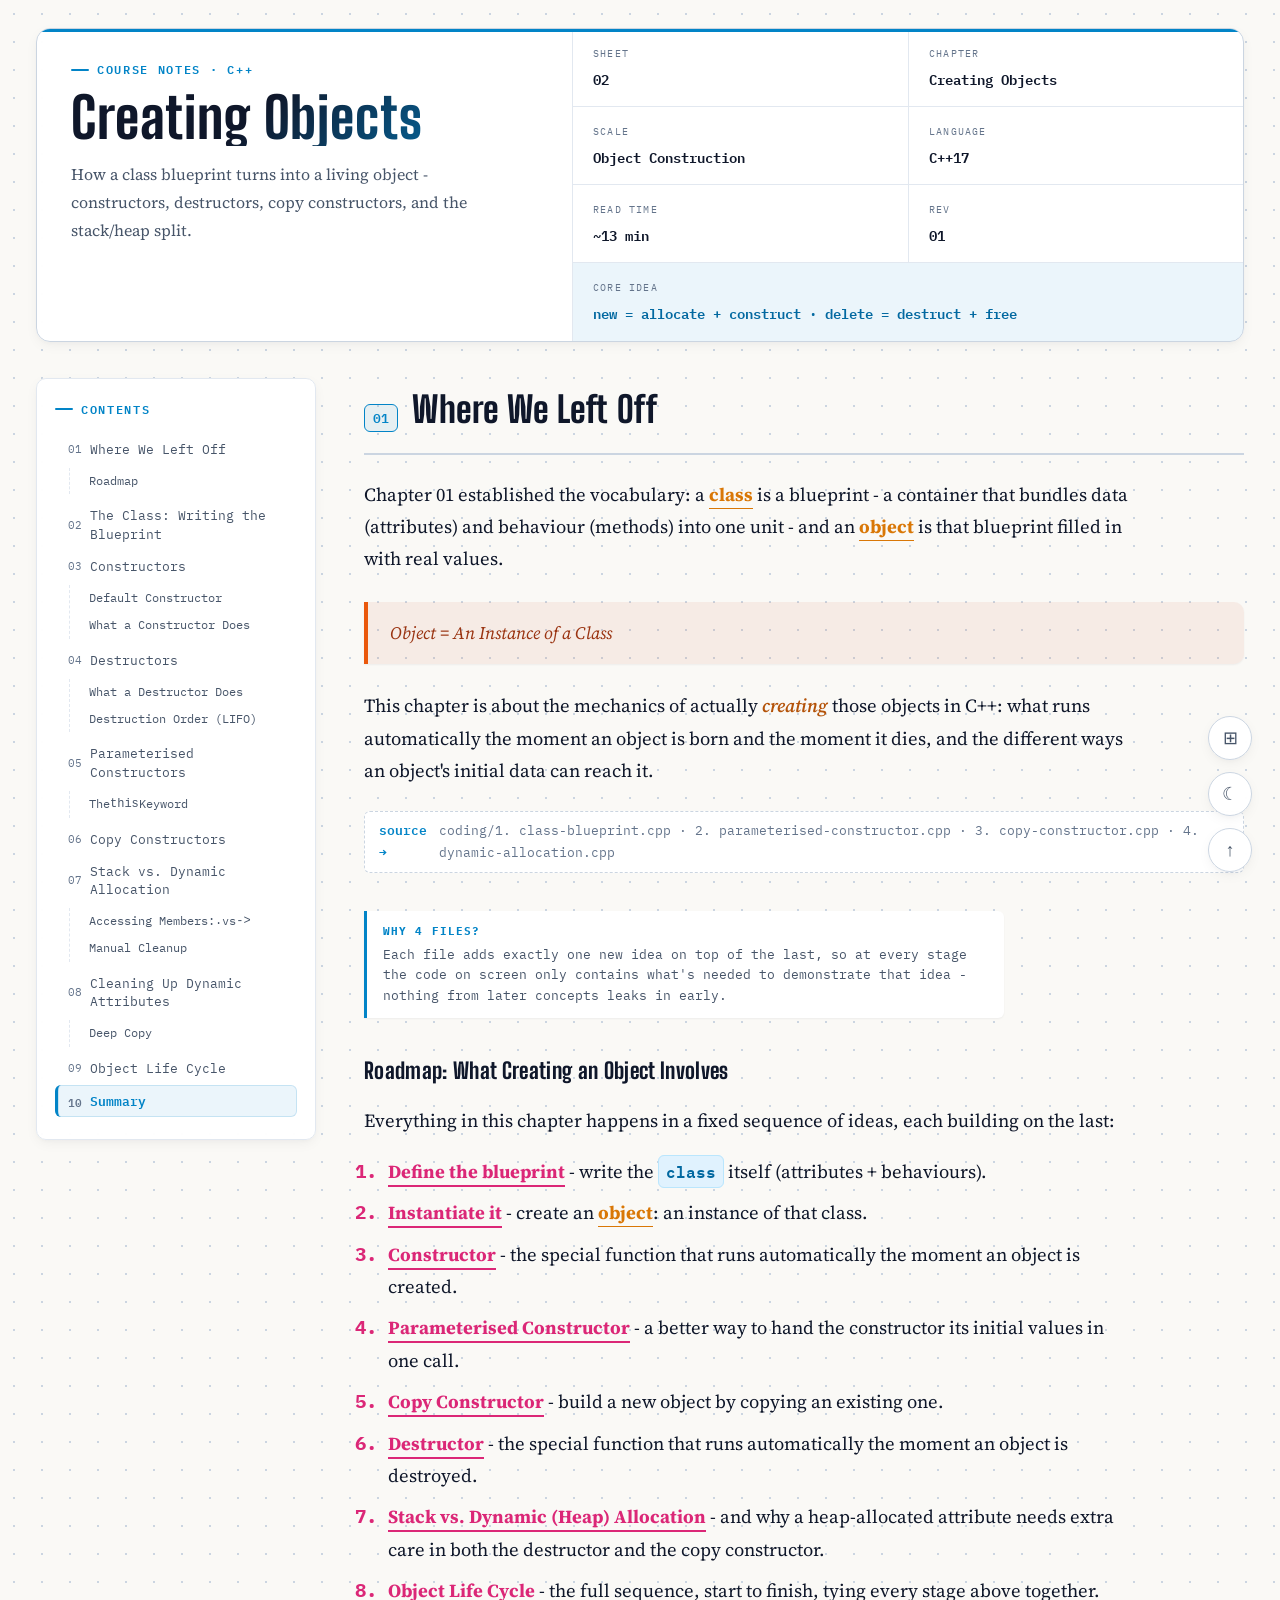
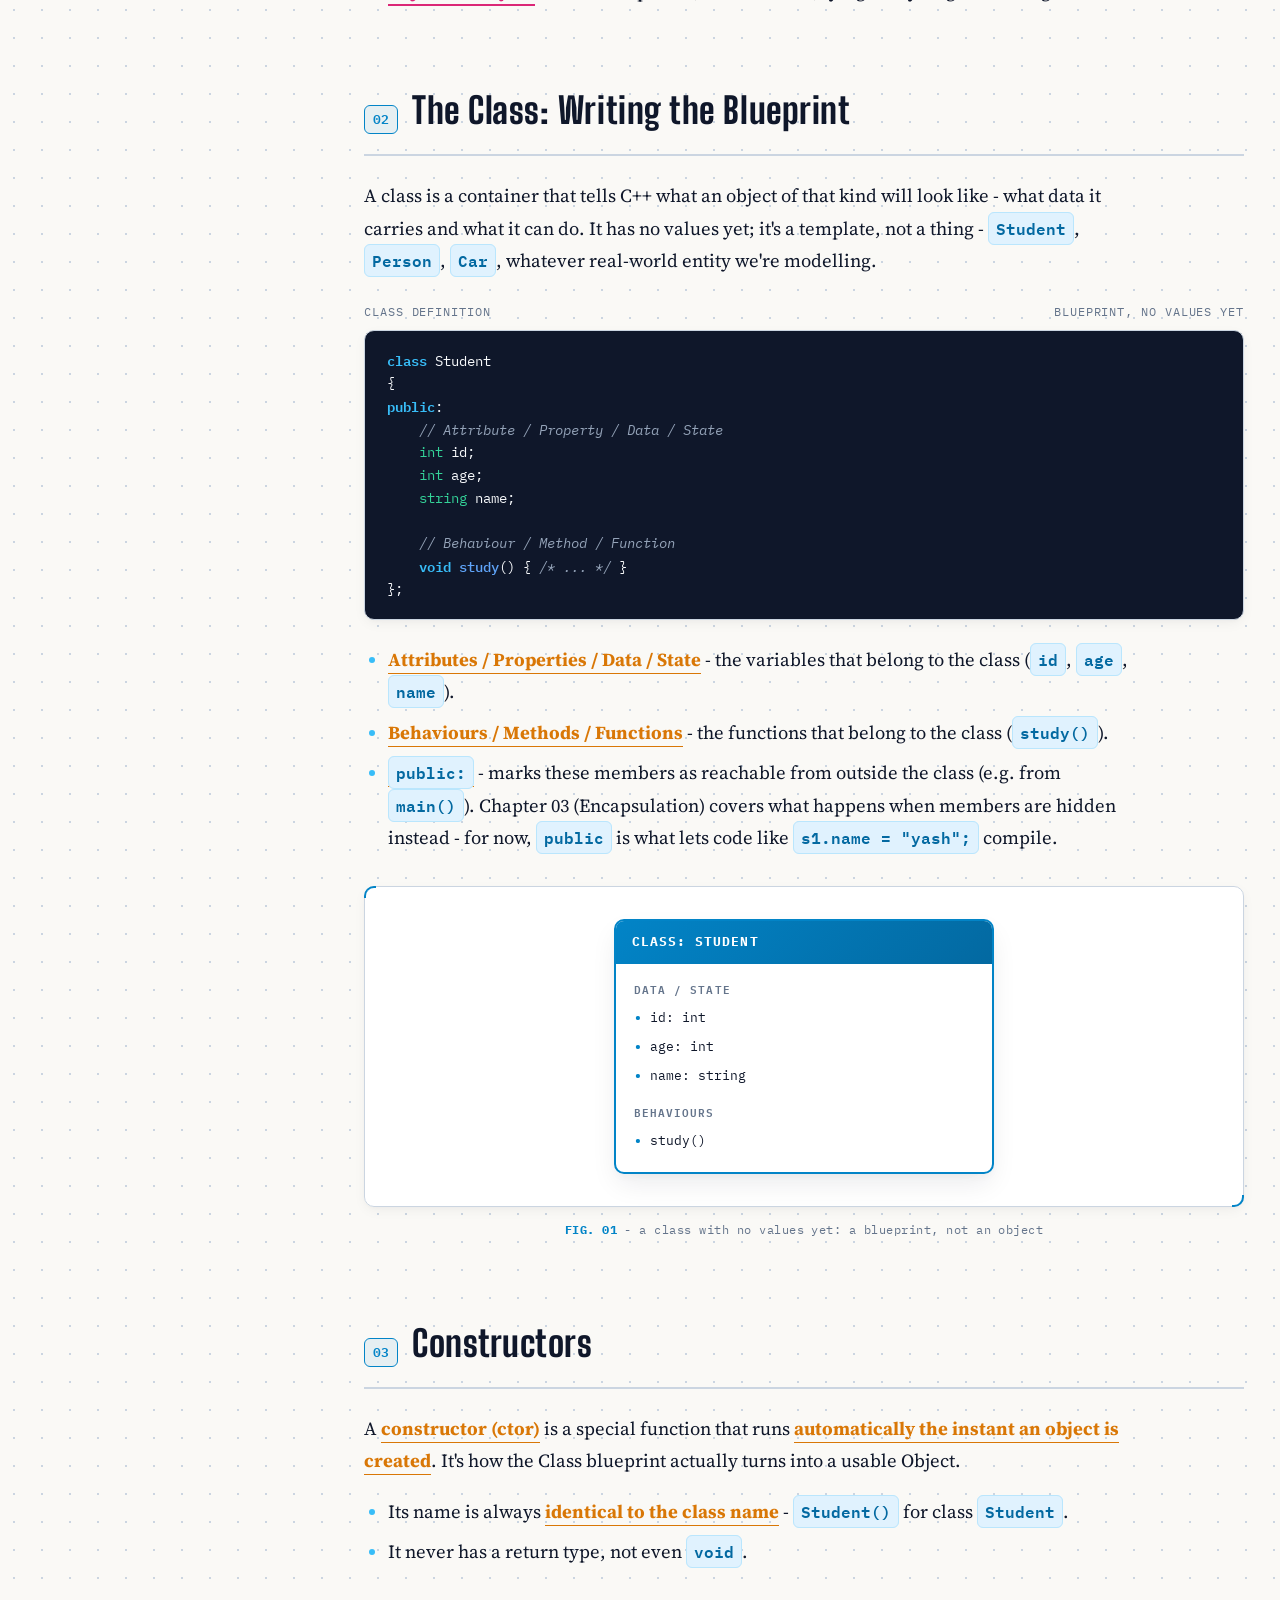
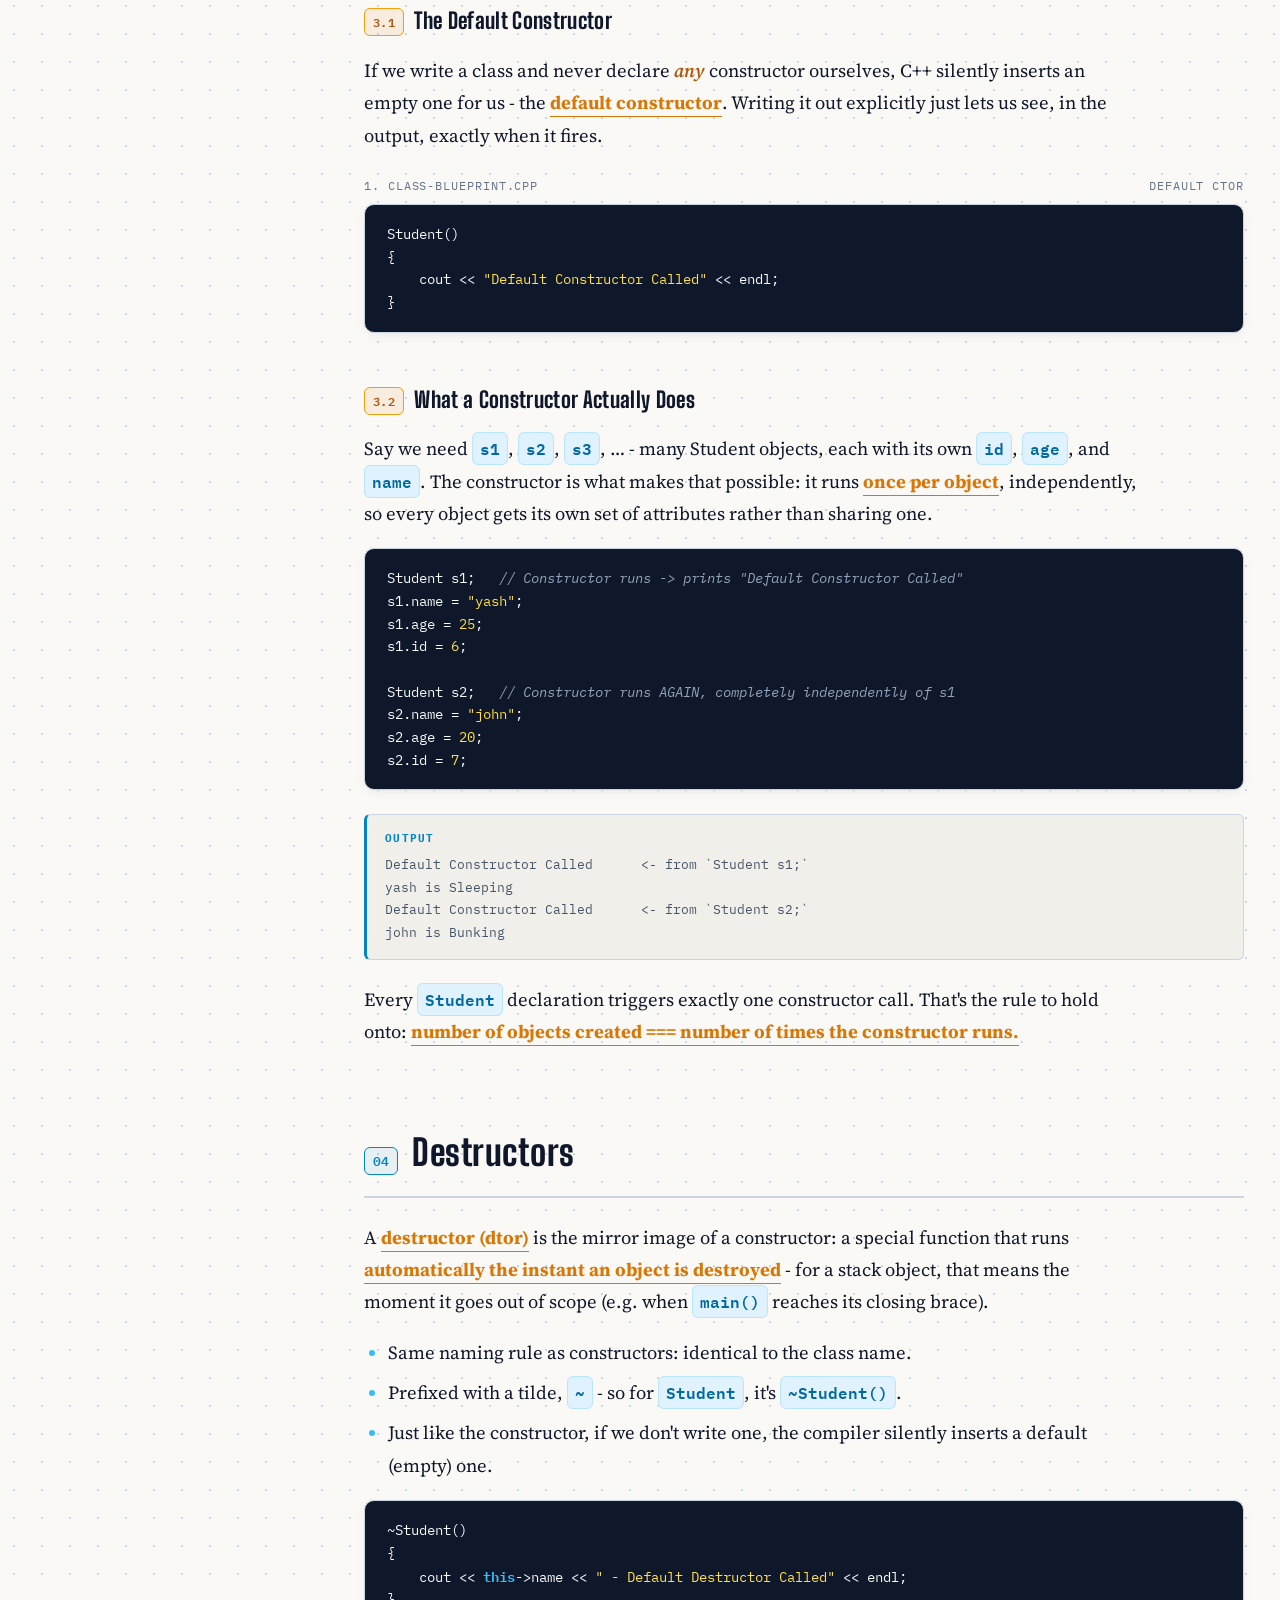
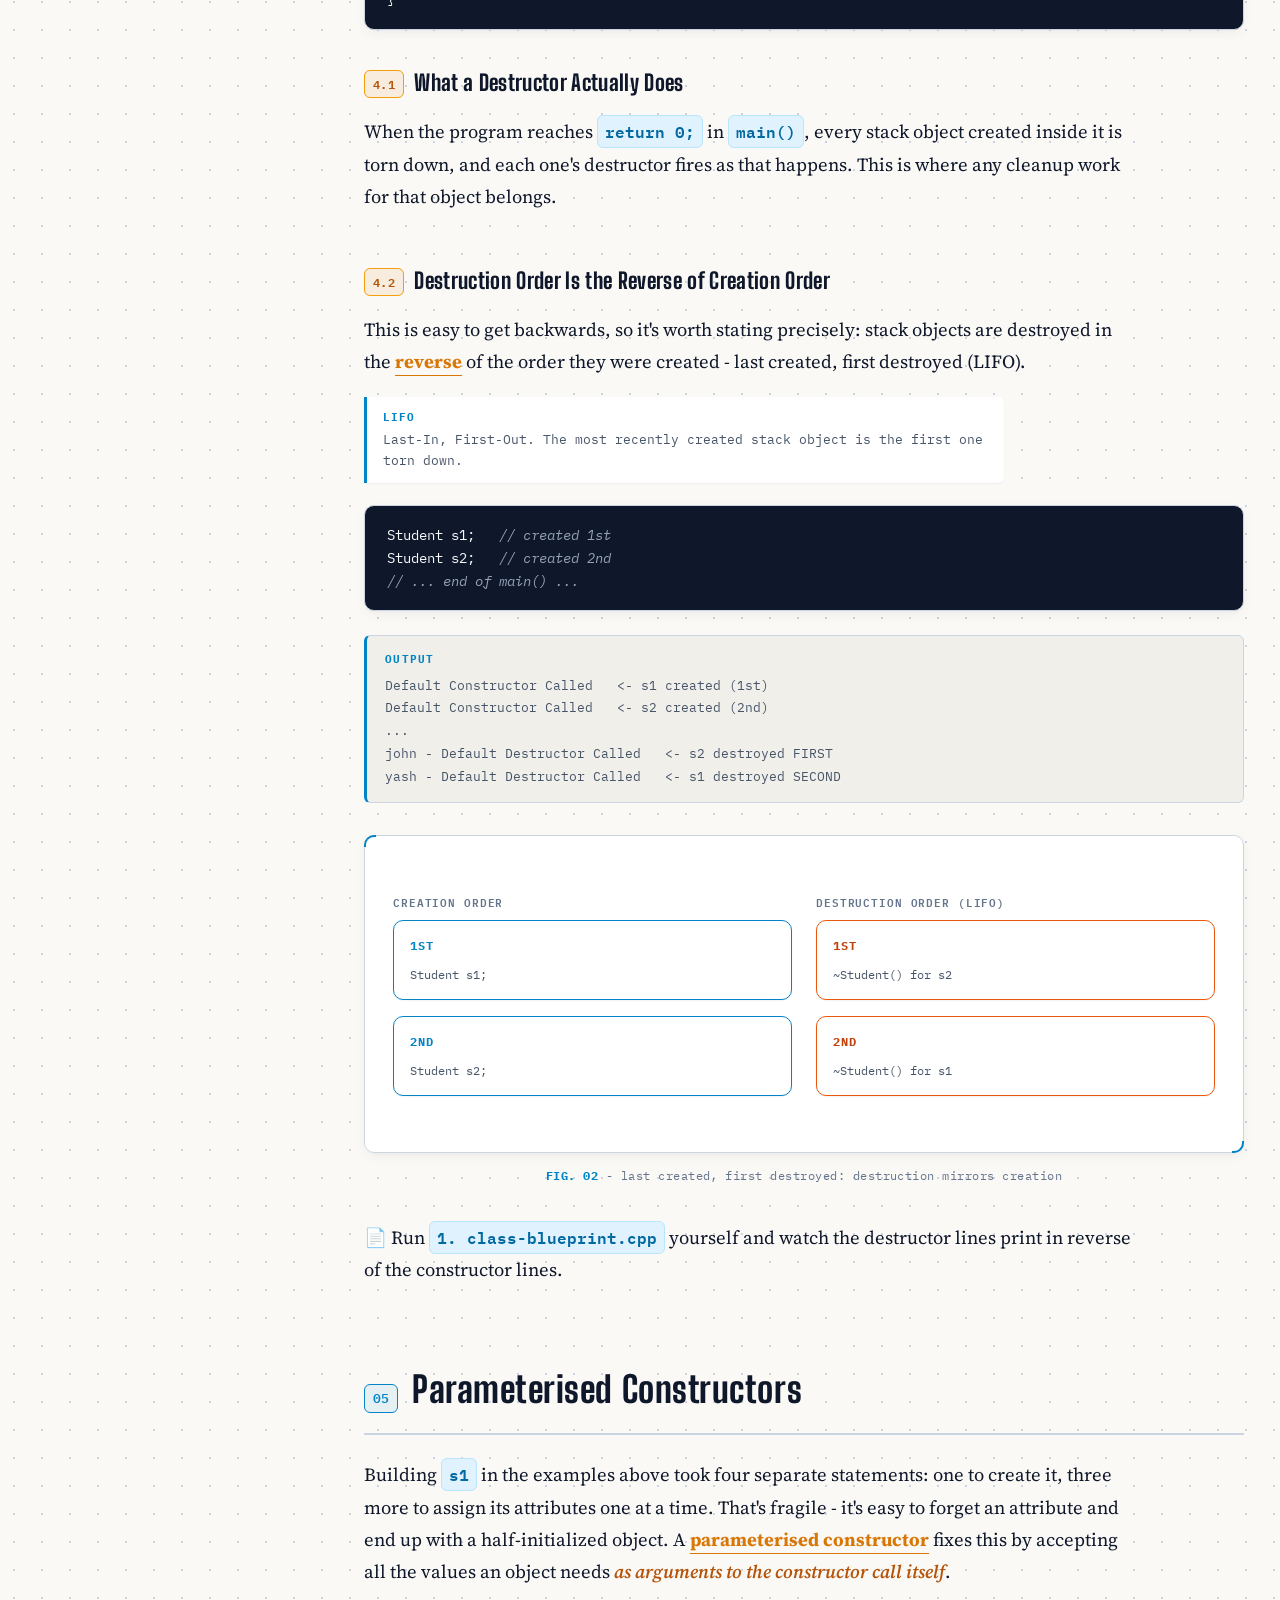
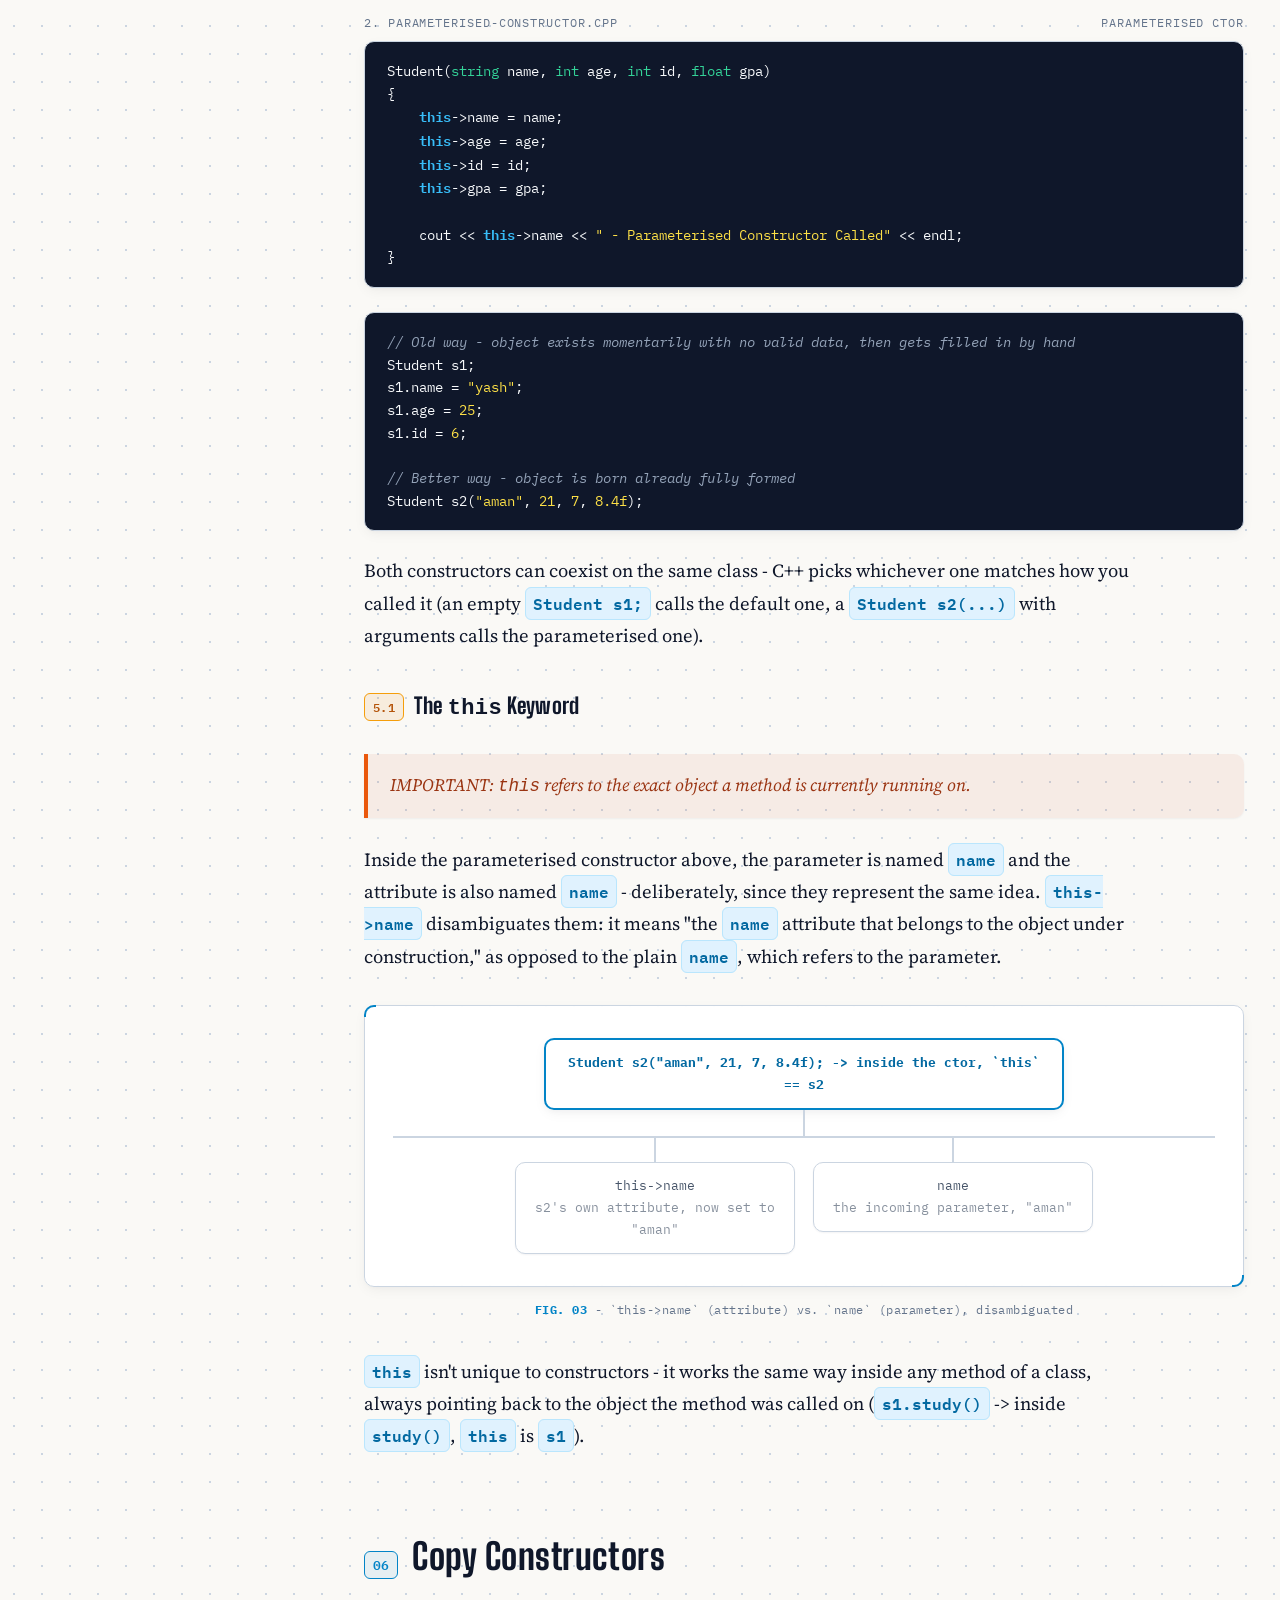
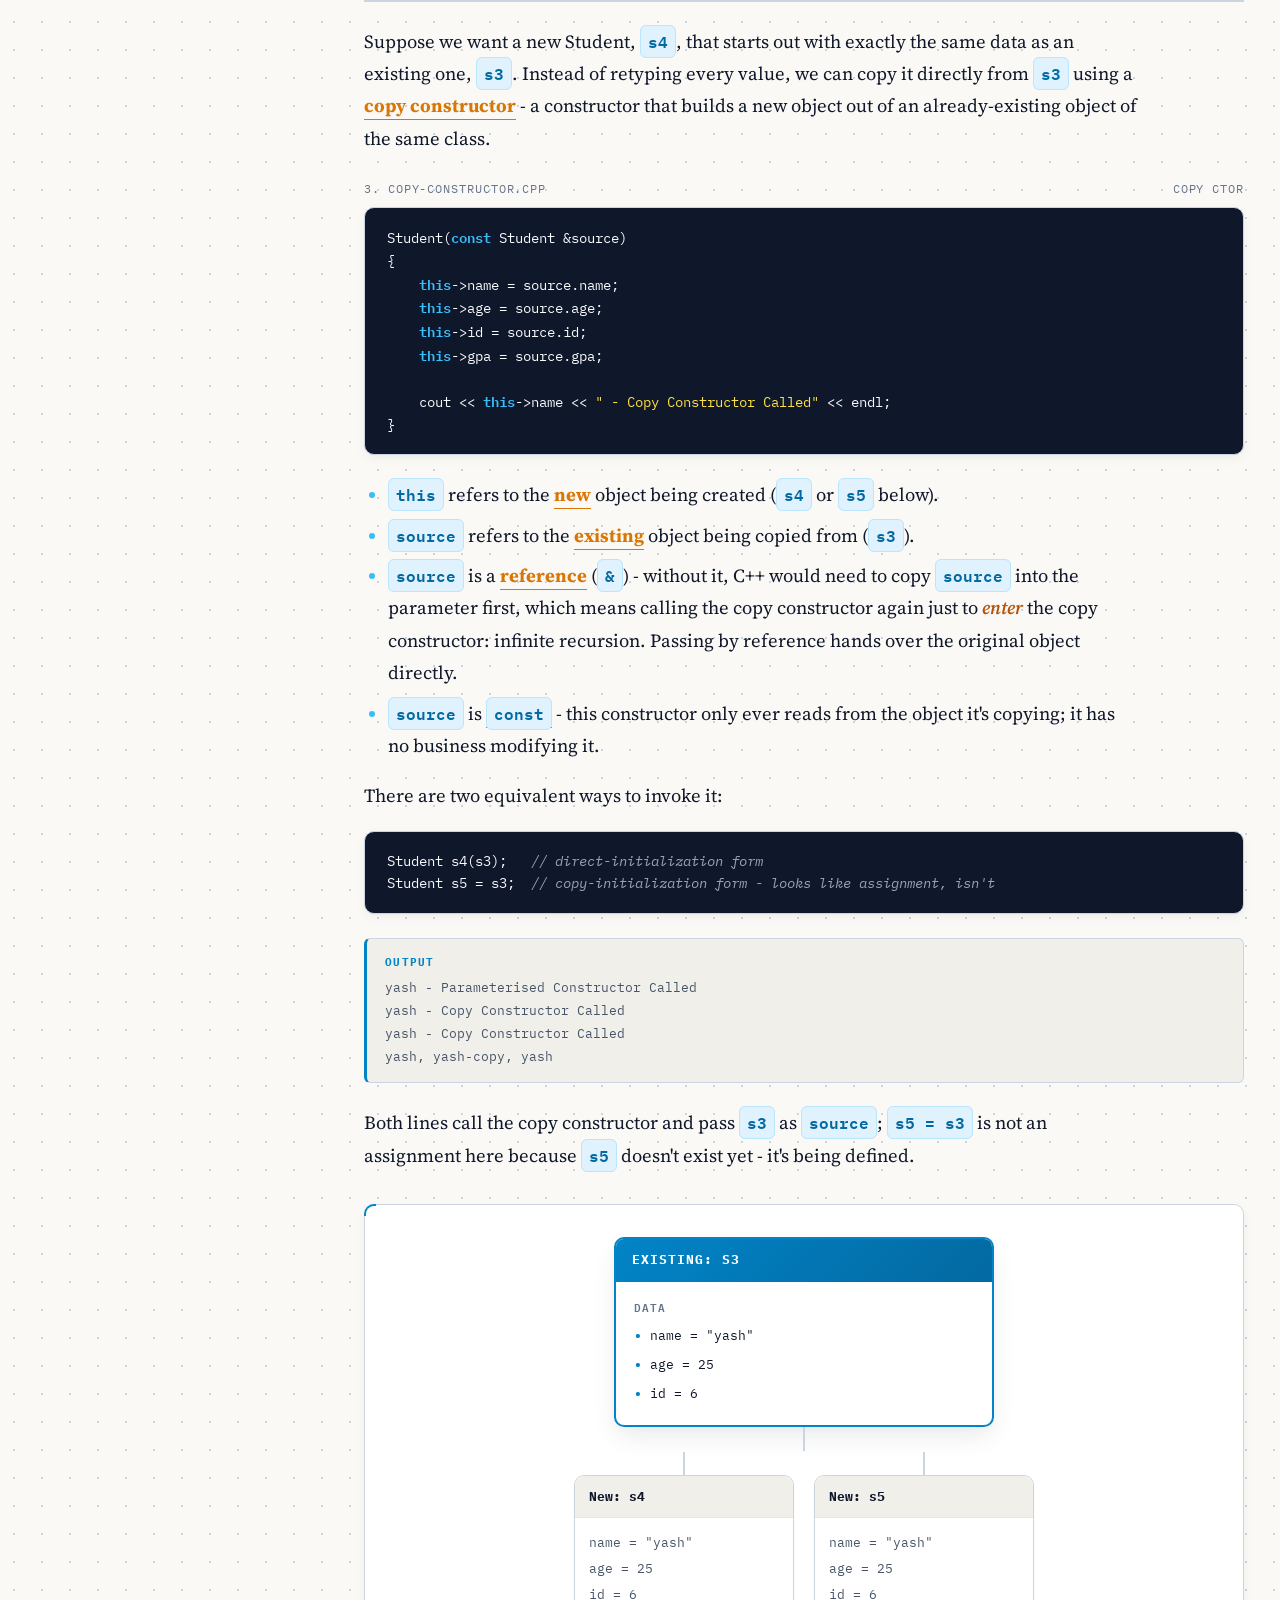
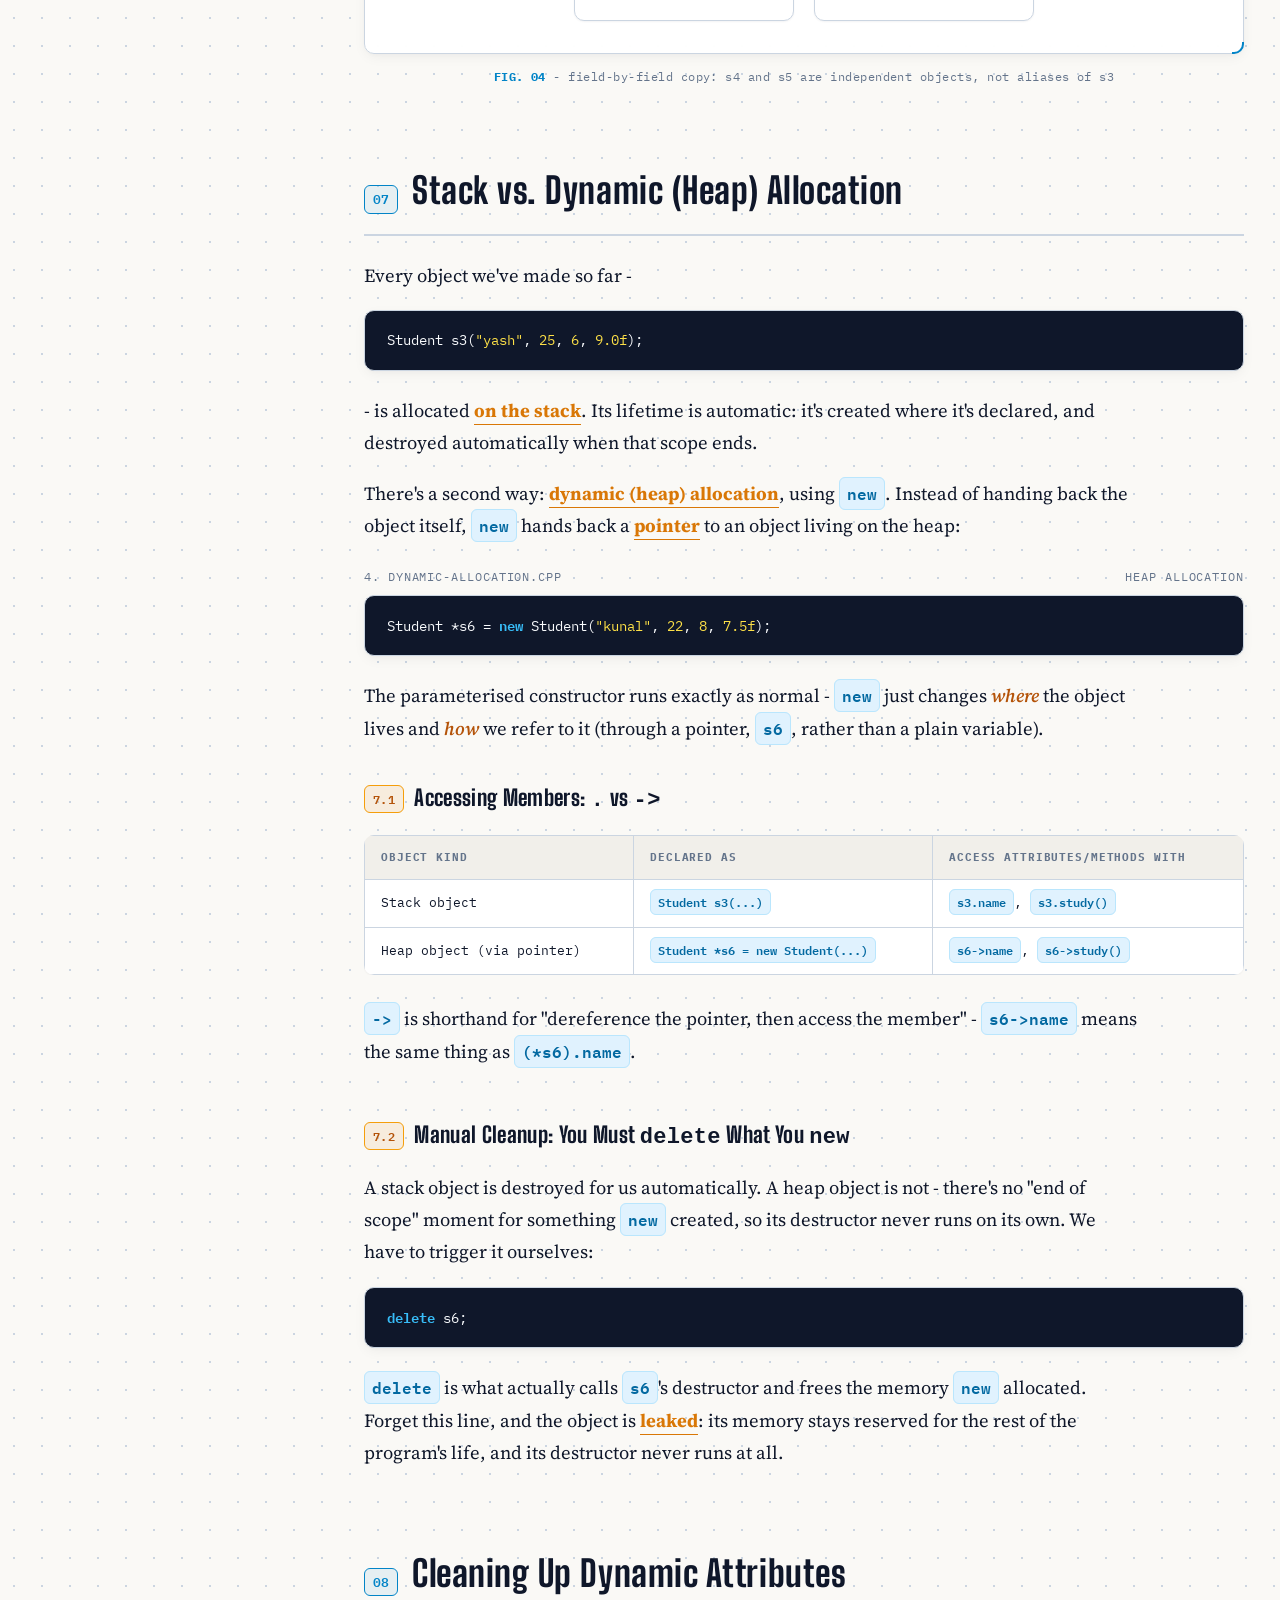
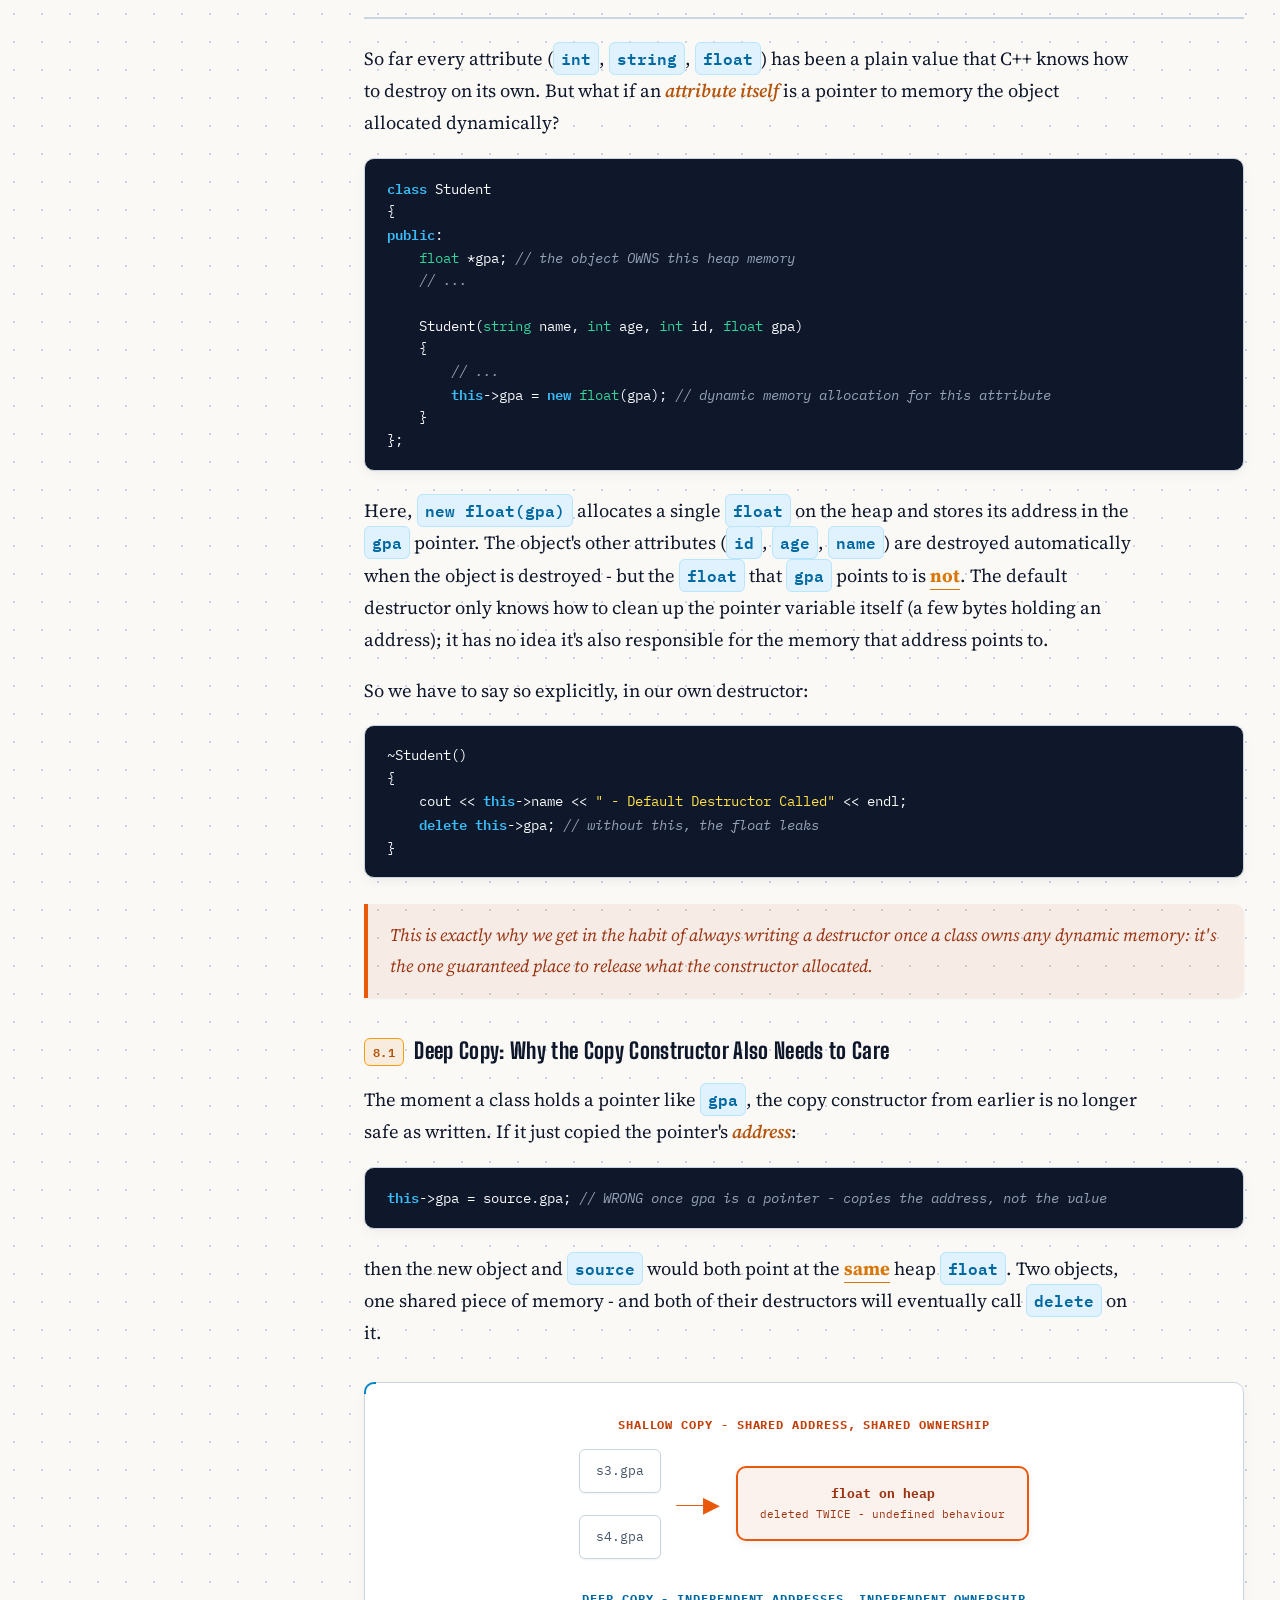
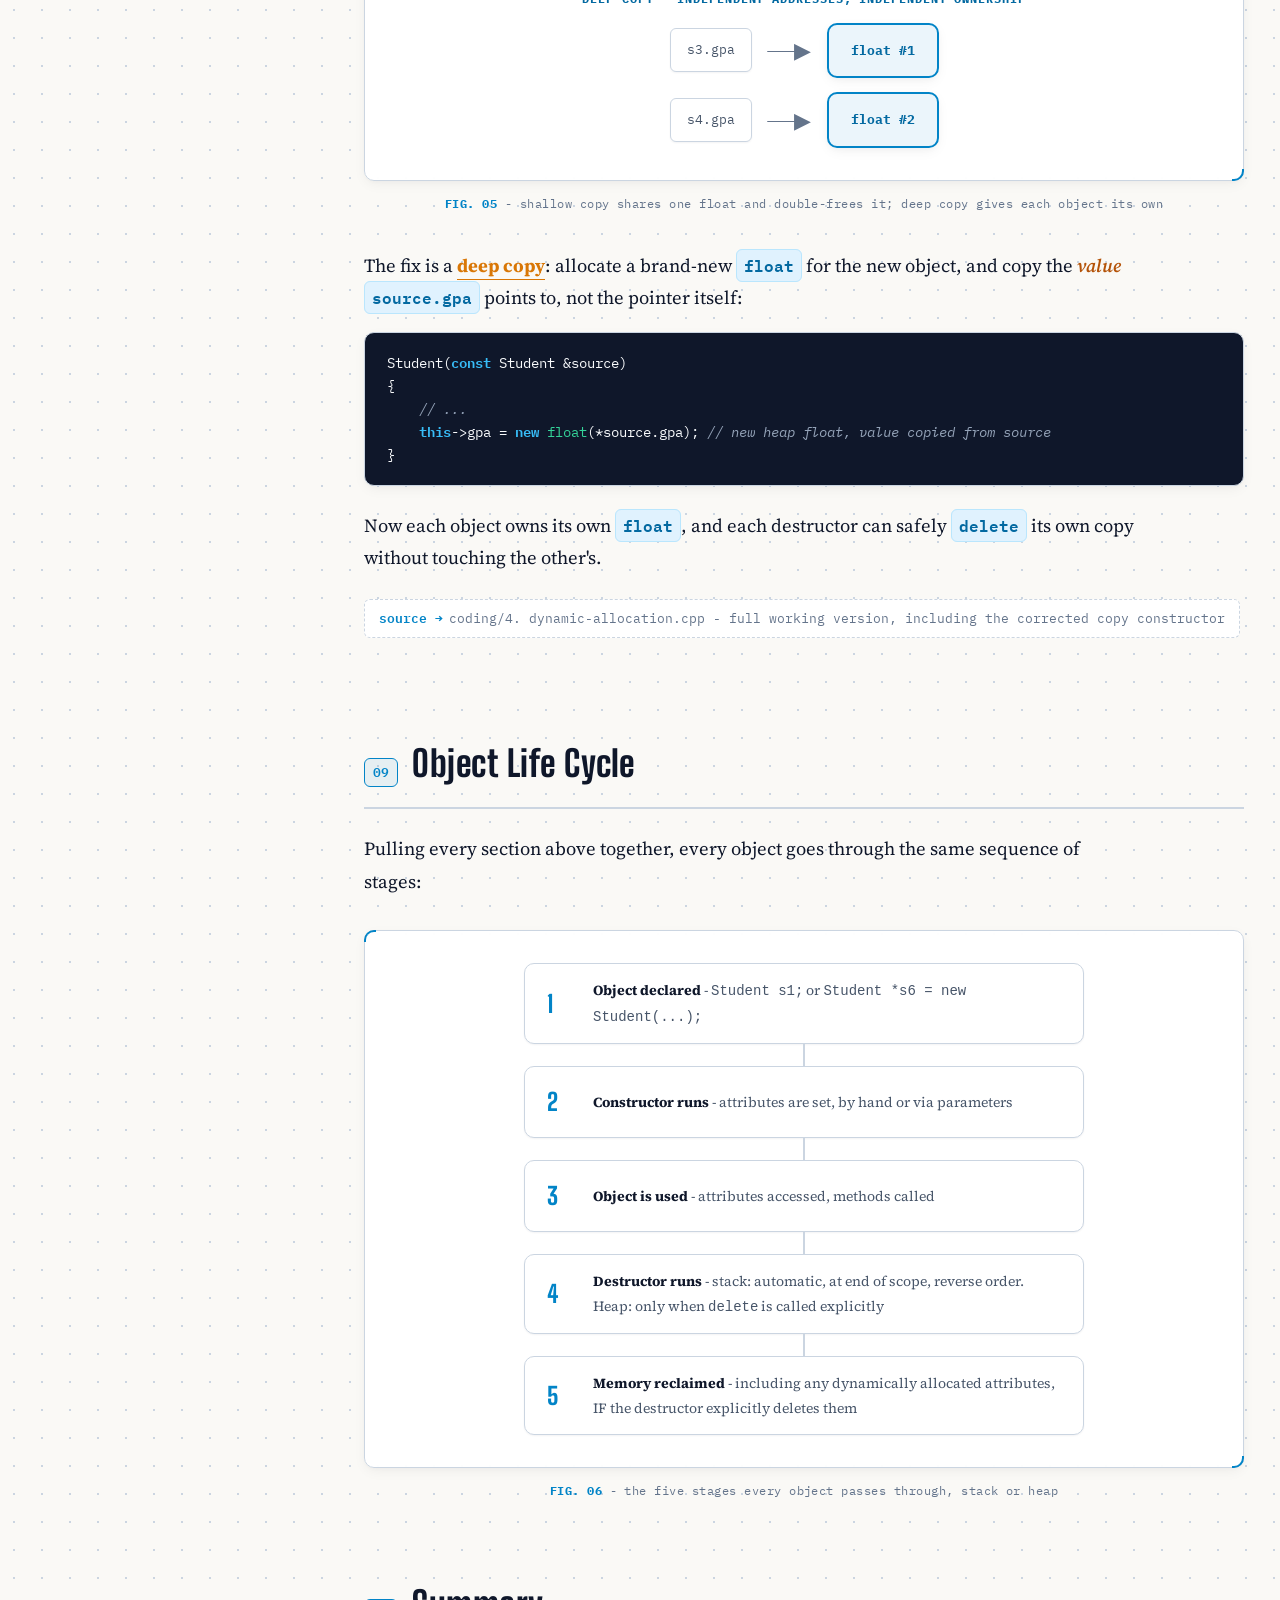
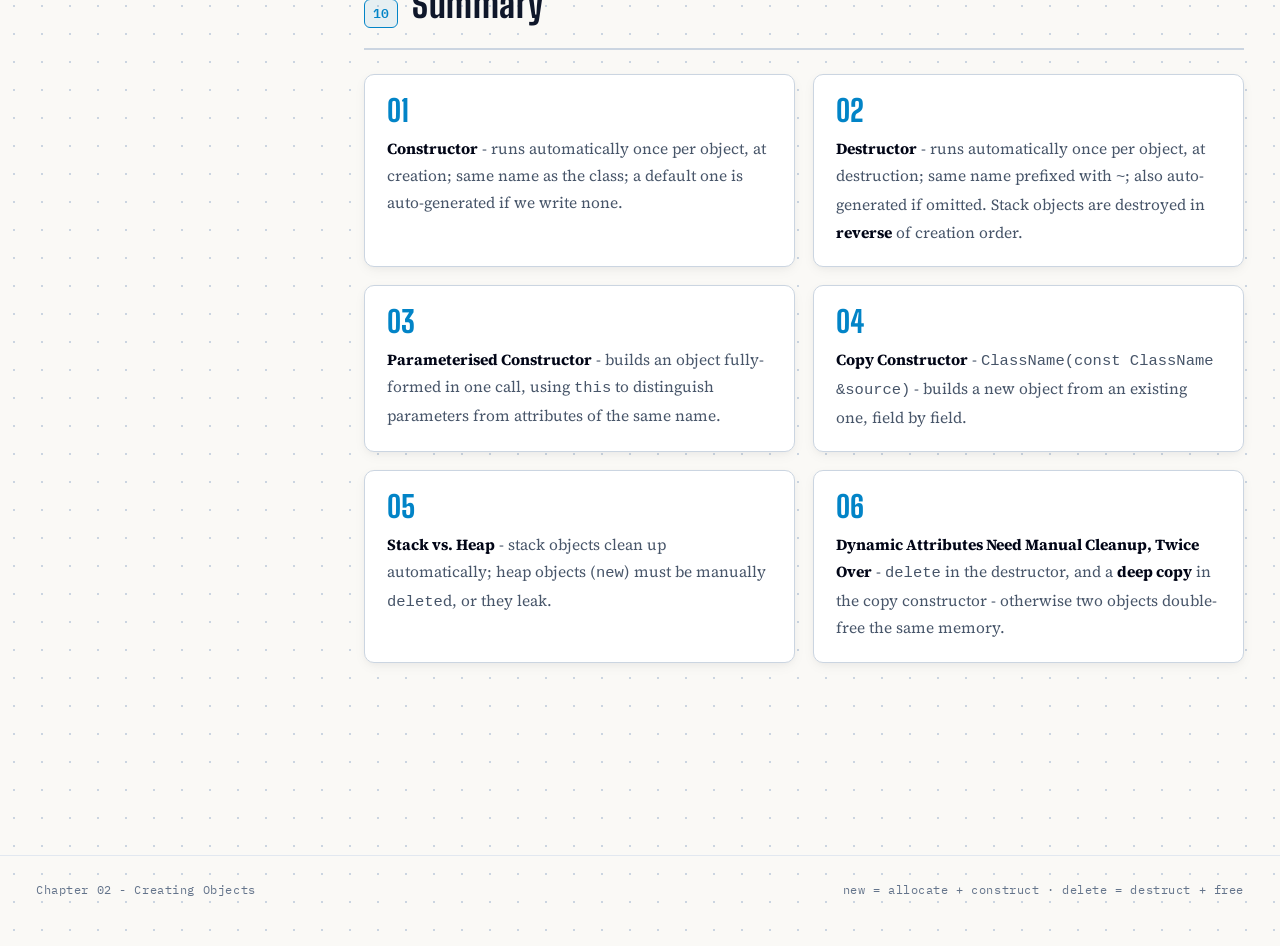
==== Chapter 02 - Creating Objects/notes/visual notes/index.html @ 656773ef "feat: encaptulation completed" ====
<!doctype html>
<html lang="en">
<head>
<meta charset="utf-8">
<meta name="viewport" content="width=device-width, initial-scale=1">
<title>Creating Objects - Chapter 02</title>
<meta name="description" content="Visual chapter notes on constructors, destructors, copy constructors, and stack vs. dynamic allocation in C++.">
<link rel="preconnect" href="https://fonts.googleapis.com">
<link rel="preconnect" href="https://fonts.gstatic.com" crossorigin>
<link rel="stylesheet" href="https://fonts.googleapis.com/css2?family=Big+Shoulders+Display:wght@500;700;800;900&family=Source+Serif+4:opsz,wght@8..60,400;8..60,500;8..60,600;8..60,700&family=IBM+Plex+Mono:wght@400;500;600&display=swap">
<link rel="stylesheet" href="style.css">
</head>
<body>
<div class="progress-bar" id="progress-bar"></div>

<div class="titleblock-wrap">
  <div class="titleblock">
    <div class="tb-main">
      <span class="kicker">Course Notes · C++</span>
      <h1>Creating&nbsp;Objects</h1>
      <p>How a class blueprint turns into a living object - constructors, destructors, copy constructors, and the stack/heap split.</p>
    </div>
    <div class="tb-cells" style="grid-column:2/4; grid-template-columns:1fr 1fr;">
      <div class="tb-cell"><span class="lbl">Sheet</span><span class="val">02</span></div>
      <div class="tb-cell"><span class="lbl">Chapter</span><span class="val">Creating Objects</span></div>
      <div class="tb-cell"><span class="lbl">Scale</span><span class="val">Object Construction</span></div>
      <div class="tb-cell"><span class="lbl">Language</span><span class="val">C++17</span></div>
      <div class="tb-cell"><span class="lbl">Read Time</span><span class="val" id="read-time">…</span></div>
      <div class="tb-cell"><span class="lbl">Rev</span><span class="val">01</span></div>
      <div class="tb-cell wide"><span class="lbl">Core Idea</span><span class="val">new = allocate + construct  ·  delete = destruct + free</span></div>
    </div>
  </div>
</div>

<div class="layout">
  <nav class="toc" aria-label="Table of contents">
    <span class="kicker">Contents</span>
    <ol>
      <li><a href="#where-we-left-off"><span class="num">01</span>Where We Left Off</a>
        <ul class="sub">
          <li><a href="#roadmap">Roadmap</a></li>
        </ul>
      </li>
      <li><a href="#the-class"><span class="num">02</span>The Class: Writing the Blueprint</a></li>
      <li><a href="#constructors"><span class="num">03</span>Constructors</a>
        <ul class="sub">
          <li><a href="#default-constructor">Default Constructor</a></li>
          <li><a href="#what-ctor-does">What a Constructor Does</a></li>
        </ul>
      </li>
      <li><a href="#destructors"><span class="num">04</span>Destructors</a>
        <ul class="sub">
          <li><a href="#what-dtor-does">What a Destructor Does</a></li>
          <li><a href="#destruction-order">Destruction Order (LIFO)</a></li>
        </ul>
      </li>
      <li><a href="#parameterised-constructors"><span class="num">05</span>Parameterised Constructors</a>
        <ul class="sub">
          <li><a href="#this-keyword">The <code>this</code> Keyword</a></li>
        </ul>
      </li>
      <li><a href="#copy-constructors"><span class="num">06</span>Copy Constructors</a></li>
      <li><a href="#stack-vs-heap"><span class="num">07</span>Stack vs. Dynamic Allocation</a>
        <ul class="sub">
          <li><a href="#accessing-members">Accessing Members: <code>.</code> vs <code>-&gt;</code></a></li>
          <li><a href="#manual-cleanup">Manual Cleanup</a></li>
        </ul>
      </li>
      <li><a href="#dynamic-attributes"><span class="num">08</span>Cleaning Up Dynamic Attributes</a>
        <ul class="sub">
          <li><a href="#deep-copy">Deep Copy</a></li>
        </ul>
      </li>
      <li><a href="#object-life-cycle"><span class="num">09</span>Object Life Cycle</a></li>
      <li><a href="#summary"><span class="num">10</span>Summary</a></li>
    </ol>
  </nav>

  <main>

    <section id="where-we-left-off">
      <div class="sec-head"><span class="idx">01</span><h2>Where We Left Off</h2></div>
      <div class="prose">
        <p>Chapter 01 established the vocabulary: a <strong>class</strong> is a blueprint - a container that bundles data (attributes) and behaviour (methods) into one unit - and an <strong>object</strong> is that blueprint filled in with real values.</p>
      </div>
      <div class="callout">Object = An Instance of a Class</div>
      <div class="prose">
        <p>This chapter is about the mechanics of actually <em>creating</em> those objects in C++: what runs automatically the moment an object is born and the moment it dies, and the different ways an object's initial data can reach it.</p>
        <div class="ref"><span class="p">source →</span> coding/1. class-blueprint.cpp · 2. parameterised-constructor.cpp · 3. copy-constructor.cpp · 4. dynamic-allocation.cpp</div>
        <aside class="marginnote"><span class="mn-term">Why 4 files?</span>Each file adds exactly one new idea on top of the last, so at every stage the code on screen only contains what's needed to demonstrate that idea - nothing from later concepts leaks in early.</aside>
      </div>

      <h3 id="roadmap">Roadmap: What Creating an Object Involves</h3>
      <div class="prose">
        <p>Everything in this chapter happens in a fixed sequence of ideas, each building on the last:</p>
        <ol>
          <li><strong>Define the blueprint</strong> - write the <code>class</code> itself (attributes + behaviours).</li>
          <li><strong>Instantiate it</strong> - create an <strong>object</strong>: an instance of that class.</li>
          <li><strong>Constructor</strong> - the special function that runs automatically the moment an object is created.</li>
          <li><strong>Parameterised Constructor</strong> - a better way to hand the constructor its initial values in one call.</li>
          <li><strong>Copy Constructor</strong> - build a new object by copying an existing one.</li>
          <li><strong>Destructor</strong> - the special function that runs automatically the moment an object is destroyed.</li>
          <li><strong>Stack vs. Dynamic (Heap) Allocation</strong> - and why a heap-allocated attribute needs extra care in both the destructor and the copy constructor.</li>
          <li><strong>Object Life Cycle</strong> - the full sequence, start to finish, tying every stage above together.</li>
        </ol>
      </div>
    </section>

    <section id="the-class">
      <div class="sec-head"><span class="idx">02</span><h2>The Class: Writing the Blueprint</h2></div>
      <div class="prose">
        <p>A class is a container that tells C++ what an object of that kind will look like - what data it carries and what it can do. It has no values yet; it's a template, not a thing - <code>Student</code>, <code>Person</code>, <code>Car</code>, whatever real-world entity we're modelling.</p>
      </div>
      <div class="codecap"><span>class definition</span><span>blueprint, no values yet</span></div>
      <pre class="code"><code><span class="kw">class</span> Student
{
<span class="kw">public</span>:
    <span class="cm">// Attribute / Property / Data / State</span>
    <span class="ty">int</span> id;
    <span class="ty">int</span> age;
    <span class="ty">string</span> name;

    <span class="cm">// Behaviour / Method / Function</span>
    <span class="kw">void</span> <span class="fn">study</span>() { <span class="cm">/* ... */</span> }
};</code></pre>
      <div class="prose">
        <ul>
          <li><strong>Attributes / Properties / Data / State</strong> - the variables that belong to the class (<code>id</code>, <code>age</code>, <code>name</code>).</li>
          <li><strong>Behaviours / Methods / Functions</strong> - the functions that belong to the class (<code>study()</code>).</li>
          <li><strong><code>public:</code></strong> - marks these members as reachable from outside the class (e.g. from <code>main()</code>). Chapter 03 (Encapsulation) covers what happens when members are hidden instead - for now, <code>public</code> is what lets code like <code>s1.name = "yash";</code> compile.</li>
        </ul>
      </div>

      <figure class="figure">
        <div class="figure-inner">
          <span class="tick tl"></span><span class="tick br"></span>
          <div class="blueprint-card" style="margin:0 auto;">
            <div class="bp-head">Class: Student</div>
            <div class="bp-body">
              <div class="bp-section">
                <span class="bp-label">Data / State</span>
                <ul><li>id: int</li><li>age: int</li><li>name: string</li></ul>
              </div>
              <div class="bp-section">
                <span class="bp-label">Behaviours</span>
                <ul><li>study()</li></ul>
              </div>
            </div>
          </div>
        </div>
        <figcaption><span class="fig-no">FIG. 01</span> - a class with no values yet: a blueprint, not an object</figcaption>
      </figure>
    </section>

    <section id="constructors">
      <div class="sec-head"><span class="idx">03</span><h2>Constructors</h2></div>
      <div class="prose">
        <p>A <strong>constructor (ctor)</strong> is a special function that runs <strong>automatically the instant an object is created</strong>. It's how the Class blueprint actually turns into a usable Object.</p>
        <ul>
          <li>Its name is always <strong>identical to the class name</strong> - <code>Student()</code> for class <code>Student</code>.</li>
          <li>It never has a return type, not even <code>void</code>.</li>
        </ul>
      </div>

      <section class="sub" id="default-constructor">
        <h3><span class="tag">3.1</span>The Default Constructor</h3>
        <div class="prose">
          <p>If we write a class and never declare <em>any</em> constructor ourselves, C++ silently inserts an empty one for us - the <strong>default constructor</strong>. Writing it out explicitly just lets us see, in the output, exactly when it fires.</p>
        </div>
        <div class="codecap"><span>1. class-blueprint.cpp</span><span>default ctor</span></div>
        <pre class="code"><code>Student()
{
    cout &lt;&lt; <span class="str">"Default Constructor Called"</span> &lt;&lt; endl;
}</code></pre>
      </section>

      <section class="sub" id="what-ctor-does">
        <h3><span class="tag">3.2</span>What a Constructor Actually Does</h3>
        <div class="prose">
          <p>Say we need <code>s1</code>, <code>s2</code>, <code>s3</code>, … - many Student objects, each with its own <code>id</code>, <code>age</code>, and <code>name</code>. The constructor is what makes that possible: it runs <strong>once per object</strong>, independently, so every object gets its own set of attributes rather than sharing one.</p>
        </div>
        <pre class="code"><code>Student s1;   <span class="cm">// Constructor runs -&gt; prints "Default Constructor Called"</span>
s1.name = <span class="str">"yash"</span>;
s1.age = <span class="str">25</span>;
s1.id = <span class="str">6</span>;

Student s2;   <span class="cm">// Constructor runs AGAIN, completely independently of s1</span>
s2.name = <span class="str">"john"</span>;
s2.age = <span class="str">20</span>;
s2.id = <span class="str">7</span>;</code></pre>
        <div class="out">Default Constructor Called      <- from `Student s1;`
yash is Sleeping
Default Constructor Called      <- from `Student s2;`
john is Bunking</div>
        <div class="prose"><p>Every <code>Student</code> declaration triggers exactly one constructor call. That's the rule to hold onto: <strong>number of objects created === number of times the constructor runs.</strong></p></div>
      </section>
    </section>

    <section id="destructors">
      <div class="sec-head"><span class="idx">04</span><h2>Destructors</h2></div>
      <div class="prose">
        <p>A <strong>destructor (dtor)</strong> is the mirror image of a constructor: a special function that runs <strong>automatically the instant an object is destroyed</strong> - for a stack object, that means the moment it goes out of scope (e.g. when <code>main()</code> reaches its closing brace).</p>
        <ul>
          <li>Same naming rule as constructors: identical to the class name.</li>
          <li>Prefixed with a tilde, <code>~</code> - so for <code>Student</code>, it's <code>~Student()</code>.</li>
          <li>Just like the constructor, if we don't write one, the compiler silently inserts a default (empty) one.</li>
        </ul>
      </div>
      <pre class="code"><code>~Student()
{
    cout &lt;&lt; <span class="kw">this</span>-&gt;name &lt;&lt; <span class="str">" - Default Destructor Called"</span> &lt;&lt; endl;
}</code></pre>

      <section class="sub" id="what-dtor-does">
        <h3><span class="tag">4.1</span>What a Destructor Actually Does</h3>
        <div class="prose"><p>When the program reaches <code>return 0;</code> in <code>main()</code>, every stack object created inside it is torn down, and each one's destructor fires as that happens. This is where any cleanup work for that object belongs.</p></div>
      </section>

      <section class="sub" id="destruction-order">
        <h3><span class="tag">4.2</span>Destruction Order Is the Reverse of Creation Order</h3>
        <div class="prose">
          <p>This is easy to get backwards, so it's worth stating precisely: stack objects are destroyed in the <strong>reverse</strong> of the order they were created - last created, first destroyed (LIFO).</p>
        </div>
        <aside class="marginnote"><span class="mn-term">LIFO</span>Last-In, First-Out. The most recently created stack object is the first one torn down.</aside>
        <pre class="code"><code>Student s1;   <span class="cm">// created 1st</span>
Student s2;   <span class="cm">// created 2nd</span>
<span class="cm">// ... end of main() ...</span></code></pre>
        <div class="out">Default Constructor Called   <- s1 created (1st)
Default Constructor Called   <- s2 created (2nd)
...
john - Default Destructor Called   <- s2 destroyed FIRST
yash - Default Destructor Called   <- s1 destroyed SECOND</div>

        <figure class="figure">
          <div class="figure-inner">
            <span class="tick tl"></span><span class="tick br"></span>
            <div class="compare-grid">
              <div>
                <div class="compare-cap">Creation Order</div>
                <div class="bounded-pair">
                  <div class="bounded-box"><h6>1st</h6><p>Student s1;</p></div>
                  <div class="bounded-box"><h6>2nd</h6><p>Student s2;</p></div>
                </div>
              </div>
              <div>
                <div class="compare-cap">Destruction Order (LIFO)</div>
                <div class="bounded-pair">
                  <div class="bounded-box teacher"><h6>1st</h6><p>~Student() for s2</p></div>
                  <div class="bounded-box teacher"><h6>2nd</h6><p>~Student() for s1</p></div>
                </div>
              </div>
            </div>
          </div>
          <figcaption><span class="fig-no">FIG. 02</span> - last created, first destroyed: destruction mirrors creation</figcaption>
        </figure>

        <div class="prose"><p>📄 Run <code>1. class-blueprint.cpp</code> yourself and watch the destructor lines print in reverse of the constructor lines.</p></div>
      </section>
    </section>

    <section id="parameterised-constructors">
      <div class="sec-head"><span class="idx">05</span><h2>Parameterised Constructors</h2></div>
      <div class="prose">
        <p>Building <code>s1</code> in the examples above took four separate statements: one to create it, three more to assign its attributes one at a time. That's fragile - it's easy to forget an attribute and end up with a half-initialized object. A <strong>parameterised constructor</strong> fixes this by accepting all the values an object needs <em>as arguments to the constructor call itself</em>.</p>
      </div>
      <div class="codecap"><span>2. parameterised-constructor.cpp</span><span>parameterised ctor</span></div>
      <pre class="code"><code>Student(<span class="ty">string</span> name, <span class="ty">int</span> age, <span class="ty">int</span> id, <span class="ty">float</span> gpa)
{
    <span class="kw">this</span>-&gt;name = name;
    <span class="kw">this</span>-&gt;age = age;
    <span class="kw">this</span>-&gt;id = id;
    <span class="kw">this</span>-&gt;gpa = gpa;

    cout &lt;&lt; <span class="kw">this</span>-&gt;name &lt;&lt; <span class="str">" - Parameterised Constructor Called"</span> &lt;&lt; endl;
}</code></pre>
      <pre class="code"><code><span class="cm">// Old way - object exists momentarily with no valid data, then gets filled in by hand</span>
Student s1;
s1.name = <span class="str">"yash"</span>;
s1.age = <span class="str">25</span>;
s1.id = <span class="str">6</span>;

<span class="cm">// Better way - object is born already fully formed</span>
Student s2(<span class="str">"aman"</span>, <span class="str">21</span>, <span class="str">7</span>, <span class="str">8.4f</span>);</code></pre>
      <div class="prose"><p>Both constructors can coexist on the same class - C++ picks whichever one matches how you called it (an empty <code>Student s1;</code> calls the default one, a <code>Student s2(...)</code> with arguments calls the parameterised one).</p></div>

      <section class="sub" id="this-keyword">
        <h3><span class="tag">5.1</span>The <code>this</code> Keyword</h3>
        <div class="callout">IMPORTANT: <code>this</code> refers to the exact object a method is currently running on.</div>
        <div class="prose">
          <p>Inside the parameterised constructor above, the parameter is named <code>name</code> and the attribute is also named <code>name</code> - deliberately, since they represent the same idea. <code>this-&gt;name</code> disambiguates them: it means "the <code>name</code> attribute that belongs to the object under construction," as opposed to the plain <code>name</code>, which refers to the parameter.</p>
        </div>

        <figure class="figure">
          <div class="figure-inner">
            <span class="tick tl"></span><span class="tick br"></span>
            <div class="fan-wrap">
              <div class="node root">Student s2("aman", 21, 7, 8.4f);  -&gt;  inside the ctor, `this` == s2</div>
              <div class="stem"></div>
              <div class="fan-row">
                <div class="fan-item"><div class="node">this-&gt;name<br><span style="opacity:.65">s2's own attribute, now set to "aman"</span></div></div>
                <div class="fan-item"><div class="node">name<br><span style="opacity:.65">the incoming parameter, "aman"</span></div></div>
              </div>
            </div>
          </div>
          <figcaption><span class="fig-no">FIG. 03</span> - `this->name` (attribute) vs. `name` (parameter), disambiguated</figcaption>
        </figure>

        <div class="prose"><p><code>this</code> isn't unique to constructors - it works the same way inside any method of a class, always pointing back to the object the method was called on (<code>s1.study()</code> -&gt; inside <code>study()</code>, <code>this</code> is <code>s1</code>).</p></div>
      </section>
    </section>

    <section id="copy-constructors">
      <div class="sec-head"><span class="idx">06</span><h2>Copy Constructors</h2></div>
      <div class="prose">
        <p>Suppose we want a new Student, <code>s4</code>, that starts out with exactly the same data as an existing one, <code>s3</code>. Instead of retyping every value, we can copy it directly from <code>s3</code> using a <strong>copy constructor</strong> - a constructor that builds a new object out of an already-existing object of the same class.</p>
      </div>
      <div class="codecap"><span>3. copy-constructor.cpp</span><span>copy ctor</span></div>
      <pre class="code"><code>Student(<span class="kw">const</span> Student &amp;source)
{
    <span class="kw">this</span>-&gt;name = source.name;
    <span class="kw">this</span>-&gt;age = source.age;
    <span class="kw">this</span>-&gt;id = source.id;
    <span class="kw">this</span>-&gt;gpa = source.gpa;

    cout &lt;&lt; <span class="kw">this</span>-&gt;name &lt;&lt; <span class="str">" - Copy Constructor Called"</span> &lt;&lt; endl;
}</code></pre>
      <div class="prose">
        <ul>
          <li><code>this</code> refers to the <strong>new</strong> object being created (<code>s4</code> or <code>s5</code> below).</li>
          <li><code>source</code> refers to the <strong>existing</strong> object being copied from (<code>s3</code>).</li>
          <li><code>source</code> is a <strong>reference</strong> (<code>&amp;</code>) - without it, C++ would need to copy <code>source</code> into the parameter first, which means calling the copy constructor again just to <em>enter</em> the copy constructor: infinite recursion. Passing by reference hands over the original object directly.</li>
          <li><code>source</code> is <strong><code>const</code></strong> - this constructor only ever reads from the object it's copying; it has no business modifying it.</li>
        </ul>
        <p>There are two equivalent ways to invoke it:</p>
      </div>
      <pre class="code"><code>Student s4(s3);   <span class="cm">// direct-initialization form</span>
Student s5 = s3;  <span class="cm">// copy-initialization form - looks like assignment, isn't</span></code></pre>
      <div class="out">yash - Parameterised Constructor Called
yash - Copy Constructor Called
yash - Copy Constructor Called
yash, yash-copy, yash</div>
      <div class="prose"><p>Both lines call the copy constructor and pass <code>s3</code> as <code>source</code>; <code>s5 = s3</code> is not an assignment here because <code>s5</code> doesn't exist yet - it's being defined.</p></div>

      <figure class="figure">
        <div class="figure-inner">
          <span class="tick tl"></span><span class="tick br"></span>
          <div class="class-fan">
            <div class="blueprint-card">
              <div class="bp-head">Existing: s3</div>
              <div class="bp-body">
                <div class="bp-section">
                  <span class="bp-label">Data</span>
                  <ul><li>name = "yash"</li><li>age = 25</li><li>id = 6</li></ul>
                </div>
              </div>
            </div>
            <div class="instance-stems"><div class="stem"></div></div>
            <div class="instance-row">
              <div class="instance-card">
                <div class="ic-head">New: s4</div>
                <div class="ic-body"><div>name = "yash"</div><div>age = 25</div><div>id = 6</div></div>
              </div>
              <div class="instance-card">
                <div class="ic-head">New: s5</div>
                <div class="ic-body"><div>name = "yash"</div><div>age = 25</div><div>id = 6</div></div>
              </div>
            </div>
          </div>
        </div>
        <figcaption><span class="fig-no">FIG. 04</span> - field-by-field copy: s4 and s5 are independent objects, not aliases of s3</figcaption>
      </figure>
    </section>

    <section id="stack-vs-heap">
      <div class="sec-head"><span class="idx">07</span><h2>Stack vs. Dynamic (Heap) Allocation</h2></div>
      <div class="prose">
        <p>Every object we've made so far -</p>
      </div>
      <pre class="code"><code>Student s3(<span class="str">"yash"</span>, <span class="str">25</span>, <span class="str">6</span>, <span class="str">9.0f</span>);</code></pre>
      <div class="prose">
        <p>- is allocated <strong>on the stack</strong>. Its lifetime is automatic: it's created where it's declared, and destroyed automatically when that scope ends.</p>
        <p>There's a second way: <strong>dynamic (heap) allocation</strong>, using <code>new</code>. Instead of handing back the object itself, <code>new</code> hands back a <strong>pointer</strong> to an object living on the heap:</p>
      </div>
      <div class="codecap"><span>4. dynamic-allocation.cpp</span><span>heap allocation</span></div>
      <pre class="code"><code>Student *s6 = <span class="kw">new</span> Student(<span class="str">"kunal"</span>, <span class="str">22</span>, <span class="str">8</span>, <span class="str">7.5f</span>);</code></pre>
      <div class="prose"><p>The parameterised constructor runs exactly as normal - <code>new</code> just changes <em>where</em> the object lives and <em>how</em> we refer to it (through a pointer, <code>s6</code>, rather than a plain variable).</p></div>

      <section class="sub" id="accessing-members">
        <h3><span class="tag">7.1</span>Accessing Members: <code>.</code> vs <code>-&gt;</code></h3>
        <div class="table-scroll">
          <table class="access-table">
            <thead><tr><th>Object kind</th><th>Declared as</th><th>Access attributes/methods with</th></tr></thead>
            <tbody>
              <tr><td>Stack object</td><td><code>Student s3(...)</code></td><td><code>s3.name</code>, <code>s3.study()</code></td></tr>
              <tr><td>Heap object (via pointer)</td><td><code>Student *s6 = new Student(...)</code></td><td><code>s6-&gt;name</code>, <code>s6-&gt;study()</code></td></tr>
            </tbody>
          </table>
        </div>
        <div class="prose"><p><code>-&gt;</code> is shorthand for "dereference the pointer, then access the member" - <code>s6-&gt;name</code> means the same thing as <code>(*s6).name</code>.</p></div>
      </section>

      <section class="sub" id="manual-cleanup">
        <h3><span class="tag">7.2</span>Manual Cleanup: You Must <code>delete</code> What You <code>new</code></h3>
        <div class="prose">
          <p>A stack object is destroyed for us automatically. A heap object is not - there's no "end of scope" moment for something <code>new</code> created, so its destructor never runs on its own. We have to trigger it ourselves:</p>
        </div>
        <pre class="code"><code><span class="kw">delete</span> s6;</code></pre>
        <div class="prose"><p><code>delete</code> is what actually calls <code>s6</code>'s destructor and frees the memory <code>new</code> allocated. Forget this line, and the object is <strong>leaked</strong>: its memory stays reserved for the rest of the program's life, and its destructor never runs at all.</p></div>
      </section>
    </section>

    <section id="dynamic-attributes">
      <div class="sec-head"><span class="idx">08</span><h2>Cleaning Up Dynamic Attributes</h2></div>
      <div class="prose">
        <p>So far every attribute (<code>int</code>, <code>string</code>, <code>float</code>) has been a plain value that C++ knows how to destroy on its own. But what if an <em>attribute itself</em> is a pointer to memory the object allocated dynamically?</p>
      </div>
      <pre class="code"><code><span class="kw">class</span> Student
{
<span class="kw">public</span>:
    <span class="ty">float</span> *gpa; <span class="cm">// the object OWNS this heap memory</span>
    <span class="cm">// ...</span>

    Student(<span class="ty">string</span> name, <span class="ty">int</span> age, <span class="ty">int</span> id, <span class="ty">float</span> gpa)
    {
        <span class="cm">// ...</span>
        <span class="kw">this</span>-&gt;gpa = <span class="kw">new</span> <span class="ty">float</span>(gpa); <span class="cm">// dynamic memory allocation for this attribute</span>
    }
};</code></pre>
      <div class="prose">
        <p>Here, <code>new float(gpa)</code> allocates a single <code>float</code> on the heap and stores its address in the <code>gpa</code> pointer. The object's other attributes (<code>id</code>, <code>age</code>, <code>name</code>) are destroyed automatically when the object is destroyed - but the <code>float</code> that <code>gpa</code> points to is <strong>not</strong>. The default destructor only knows how to clean up the pointer variable itself (a few bytes holding an address); it has no idea it's also responsible for the memory that address points to.</p>
        <p>So we have to say so explicitly, in our own destructor:</p>
      </div>
      <pre class="code"><code>~Student()
{
    cout &lt;&lt; <span class="kw">this</span>-&gt;name &lt;&lt; <span class="str">" - Default Destructor Called"</span> &lt;&lt; endl;
    <span class="kw">delete</span> <span class="kw">this</span>-&gt;gpa; <span class="cm">// without this, the float leaks</span>
}</code></pre>
      <div class="callout">This is exactly why we get in the habit of always writing a destructor once a class owns any dynamic memory: it's the one guaranteed place to release what the constructor allocated.</div>

      <section class="sub" id="deep-copy">
        <h3><span class="tag">8.1</span>Deep Copy: Why the Copy Constructor Also Needs to Care</h3>
        <div class="prose">
          <p>The moment a class holds a pointer like <code>gpa</code>, the copy constructor from earlier is no longer safe as written. If it just copied the pointer's <em>address</em>:</p>
        </div>
        <pre class="code"><code><span class="kw">this</span>-&gt;gpa = source.gpa; <span class="cm">// WRONG once gpa is a pointer - copies the address, not the value</span></code></pre>
        <div class="prose"><p>then the new object and <code>source</code> would both point at the <strong>same</strong> heap <code>float</code>. Two objects, one shared piece of memory - and both of their destructors will eventually call <code>delete</code> on it.</p></div>

        <figure class="figure">
          <div class="figure-inner">
            <span class="tick tl"></span><span class="tick br"></span>
            <div class="ptr-diagram">
              <div class="ptr-scenario">
                <div class="ptr-scenario-label warn">Shallow Copy - Shared Address, Shared Ownership</div>
                <div class="ptr-row">
                  <div class="ptr-col">
                    <div class="ptr-box">s3.gpa</div>
                    <div class="ptr-box">s4.gpa</div>
                  </div>
                  <div class="ptr-arrow warn">──▶</div>
                  <div class="heap-box warn">float on heap<br><span style="font-weight:400;font-size:11px;">deleted TWICE - undefined behaviour</span></div>
                </div>
              </div>
              <div class="ptr-scenario">
                <div class="ptr-scenario-label ok">Deep Copy - Independent Addresses, Independent Ownership</div>
                <div class="ptr-row">
                  <div class="ptr-box">s3.gpa</div>
                  <div class="ptr-arrow">──▶</div>
                  <div class="heap-box">float #1</div>
                </div>
                <div class="ptr-row">
                  <div class="ptr-box">s4.gpa</div>
                  <div class="ptr-arrow">──▶</div>
                  <div class="heap-box">float #2</div>
                </div>
              </div>
            </div>
          </div>
          <figcaption><span class="fig-no">FIG. 05</span> - shallow copy shares one float and double-frees it; deep copy gives each object its own</figcaption>
        </figure>

        <div class="prose"><p>The fix is a <strong>deep copy</strong>: allocate a brand-new <code>float</code> for the new object, and copy the <em>value</em> <code>source.gpa</code> points to, not the pointer itself:</p></div>
        <pre class="code"><code>Student(<span class="kw">const</span> Student &amp;source)
{
    <span class="cm">// ...</span>
    <span class="kw">this</span>-&gt;gpa = <span class="kw">new</span> <span class="ty">float</span>(*source.gpa); <span class="cm">// new heap float, value copied from source</span>
}</code></pre>
        <div class="prose"><p>Now each object owns its own <code>float</code>, and each destructor can safely <code>delete</code> its own copy without touching the other's.</p></div>
        <div class="ref"><span class="p">source →</span> coding/4. dynamic-allocation.cpp - full working version, including the corrected copy constructor</div>
      </section>
    </section>

    <section id="object-life-cycle">
      <div class="sec-head"><span class="idx">09</span><h2>Object Life Cycle</h2></div>
      <div class="prose"><p>Pulling every section above together, every object goes through the same sequence of stages:</p></div>

      <figure class="figure">
        <div class="figure-inner">
          <span class="tick tl"></span><span class="tick br"></span>
          <div class="lifecycle">
            <div class="lc-step"><span class="lc-n">1</span><p><strong>Object declared</strong> - <code>Student s1;</code> or <code>Student *s6 = new Student(...);</code></p></div>
            <div class="lc-stem"></div>
            <div class="lc-step"><span class="lc-n">2</span><p><strong>Constructor runs</strong> - attributes are set, by hand or via parameters</p></div>
            <div class="lc-stem"></div>
            <div class="lc-step"><span class="lc-n">3</span><p><strong>Object is used</strong> - attributes accessed, methods called</p></div>
            <div class="lc-stem"></div>
            <div class="lc-step"><span class="lc-n">4</span><p><strong>Destructor runs</strong> - stack: automatic, at end of scope, reverse order. Heap: only when <code>delete</code> is called explicitly</p></div>
            <div class="lc-stem"></div>
            <div class="lc-step"><span class="lc-n">5</span><p><strong>Memory reclaimed</strong> - including any dynamically allocated attributes, IF the destructor explicitly deletes them</p></div>
          </div>
        </div>
        <figcaption><span class="fig-no">FIG. 06</span> - the five stages every object passes through, stack or heap</figcaption>
      </figure>
    </section>

    <section id="summary">
      <div class="sec-head"><span class="idx">10</span><h2>Summary</h2></div>
      <div class="summary-grid">
        <div class="summary-card"><div class="n">01</div><p><strong>Constructor</strong> - runs automatically once per object, at creation; same name as the class; a default one is auto-generated if we write none.</p></div>
        <div class="summary-card"><div class="n">02</div><p><strong>Destructor</strong> - runs automatically once per object, at destruction; same name prefixed with <code>~</code>; also auto-generated if omitted. Stack objects are destroyed in <strong>reverse</strong> of creation order.</p></div>
        <div class="summary-card"><div class="n">03</div><p><strong>Parameterised Constructor</strong> - builds an object fully-formed in one call, using <code>this</code> to distinguish parameters from attributes of the same name.</p></div>
        <div class="summary-card"><div class="n">04</div><p><strong>Copy Constructor</strong> - <code>ClassName(const ClassName &amp;source)</code> - builds a new object from an existing one, field by field.</p></div>
        <div class="summary-card"><div class="n">05</div><p><strong>Stack vs. Heap</strong> - stack objects clean up automatically; heap objects (<code>new</code>) must be manually <code>delete</code>d, or they leak.</p></div>
        <div class="summary-card"><div class="n">06</div><p><strong>Dynamic Attributes Need Manual Cleanup, Twice Over</strong> - <code>delete</code> in the destructor, and a <strong>deep copy</strong> in the copy constructor - otherwise two objects double-free the same memory.</p></div>
      </div>
    </section>

  </main>
</div>

<footer class="sheet">
  <span>Chapter 02 - Creating Objects</span>
  <span>new = allocate + construct  ·  delete = destruct + free</span>
</footer>

<div class="controls">
  <button id="width-toggle" class="ctrl-btn" type="button" aria-label="Toggle full width" title="Expand width">⊞</button>
  <button id="theme-toggle" class="ctrl-btn" type="button" aria-label="Toggle light or dark theme" title="Toggle theme">☾</button>
  <button id="back-to-top" class="ctrl-btn ctrl-btn--totop" type="button" aria-label="Back to top" title="Back to top">↑</button>
</div>

<script src="script.js"></script>
</body>
</html>
---- Chapter 02 - Creating Objects/notes/visual notes/style.css ----
/* ============ DESIGN TOKENS (CURATED HARMONIC THEME) ============ */
:root {
  /* Paper System: Clean editorial surfaces */
  --paper: #FAF9F6;
  --paper-raised: #FFFFFF;
  --paper-sunk: #F1EFEA;
  --paper-glass: rgba(255, 255, 255, 0.92);
  
  /* Ink System */
  --ink: #0F172A;          /* Slate 900 for body reading */
  --ink-strong: #020617;   /* Slate 950 */
  --ink-soft: #475569;     /* Slate 600 */
  --ink-faint: #64748B;    /* Slate 500 */
  
  /* Structural Grid & Borders */
  --line: #E2E8F0;
  --line-strong: #CBD5E1;
  
  /* Primary Structural Accent: Technical Cobalt Blue */
  --blue: #0284C7;
  --blue-deep: #0369A1;
  --blue-light: #38BDF8;
  --blue-tint: rgba(2, 132, 199, 0.08);
  --blue-glow: rgba(2, 132, 199, 0.16);

  /* Headers Accent (h1, h2, h3, h4): Deep Navy Slate */
  --header-color: #0F172A;

  /* Attempt / Badges: Warm Amber Ochre */
  --amber: #D97706;
  --amber-deep: #B45309;
  --amber-tint: rgba(217, 119, 6, 0.10);
  --amber-line: #F59E0B;

  /* Callout / Philosophy: Warm Terracotta */
  --copper: #C2410C;
  --copper-deep: #9A3412;
  --copper-tint: rgba(194, 65, 12, 0.07);
  --copper-line: #EA580C;

  /* Inline Code Pill: Technical Sky Pill */
  --code-pill-bg: #E0F2FE;
  --code-pill-text: #0369A1;
  --code-pill-border: #BAE6FD;

  /* Code Syntax Theme */
  --code-bg: #0F172A;
  --code-text: #F8FAFC;
  --code-kw: #38BDF8;
  --code-ty: #34D399;
  --code-str: #FDE047;
  --code-cm: #94A3B8;
  --code-fn: #60A5FA;
  
  /* Typography Highlighting */
  --strong-color: #D97706;                     /* Dark Yellow / Amber for body strong text */
  --strong-border: #D97706;                    /* Dark Yellow / Amber Underline for body strong text */
  --em-color: #B45309;                         /* Warm Gold/Amber */
  --pointer-heading-color: #DB2777;            /* Vivid Pink for Pointer Headings */
  --pointer-border: #DB2777;                   /* Pink Underline for Pointer Headings */

  /* Elevations */
  --shadow-sm: 0 1px 2px rgba(15, 23, 42, 0.05);
  --shadow: 0 4px 14px -2px rgba(15, 23, 42, 0.06), 0 2px 6px -1px rgba(15, 23, 42, 0.03);
  --shadow-lg: 0 12px 28px -4px rgba(15, 23, 42, 0.09), 0 4px 10px -2px rgba(15, 23, 42, 0.03);
  --radius-sm: 6px;
  --radius: 10px;
  --radius-lg: 14px;
  
  --max-content-width: 1720px;
  color-scheme: light;
}

@media (prefers-color-scheme: dark) {
  :root:not([data-theme="light"]) {
    --paper: #0B0E14;
    --paper-raised: #141A24;
    --paper-sunk: #07090E;
    --paper-glass: rgba(20, 26, 36, 0.92);

    --ink: #F1F5F9;
    --ink-strong: #FFFFFF;
    --ink-soft: #94A3B8;
    --ink-faint: #64748B;

    --line: #1E293B;
    --line-strong: #334155;

    --blue: #38BDF8;
    --blue-deep: #7DD3FC;
    --blue-light: #BAE6FD;
    --blue-tint: rgba(56, 189, 248, 0.12);
    --blue-glow: rgba(56, 189, 248, 0.22);

    --header-color: #F8FAFC;

    --amber: #FBBF24;
    --amber-deep: #FDE68A;
    --amber-tint: rgba(251, 191, 36, 0.14);
    --amber-line: #F59E0B;

    --copper: #FB923C;
    --copper-deep: #FDBA74;
    --copper-tint: rgba(251, 146, 60, 0.12);
    --copper-line: #F97316;

    --code-pill-bg: rgba(56, 189, 248, 0.15);
    --code-pill-text: #7DD3FC;
    --code-pill-border: rgba(56, 189, 248, 0.30);

    /* Dark Mode: Cyber Gold body strong, Neon Pink pointer headings */
    --strong-color: #FBBF24;
    --strong-border: #FBBF24;
    --em-color: #FDE68A;
    --pointer-heading-color: #F472B6;
    --pointer-border: #F472B6;

    --code-bg: #07090E;
    --code-text: #F8FAFC;

    --shadow-sm: 0 1px 3px rgba(0, 0, 0, 0.5);
    --shadow: 0 4px 20px rgba(0, 0, 0, 0.6);
    --shadow-lg: 0 14px 36px rgba(0, 0, 0, 0.75);
    color-scheme: dark;
  }
}

:root[data-theme="dark"] {
  --paper: #0B0E14;
  --paper-raised: #141A24;
  --paper-sunk: #07090E;
  --paper-glass: rgba(20, 26, 36, 0.92);

  --ink: #F1F5F9;
  --ink-strong: #FFFFFF;
  --ink-soft: #94A3B8;
  --ink-faint: #64748B;

  --line: #1E293B;
  --line-strong: #334155;

  --blue: #38BDF8;
  --blue-deep: #7DD3FC;
  --blue-light: #BAE6FD;
  --blue-tint: rgba(56, 189, 248, 0.12);
  --blue-glow: rgba(56, 189, 248, 0.22);

  --header-color: #F8FAFC;

  --amber: #FBBF24;
  --amber-deep: #FDE68A;
  --amber-tint: rgba(251, 191, 36, 0.14);
  --amber-line: #F59E0B;

  --copper: #FB923C;
  --copper-deep: #FDBA74;
  --copper-tint: rgba(251, 146, 60, 0.12);
  --copper-line: #F97316;

  --code-pill-bg: rgba(56, 189, 248, 0.15);
  --code-pill-text: #7DD3FC;
  --code-pill-border: rgba(56, 189, 248, 0.30);

  /* Dark Mode: Cyber Gold body strong, Neon Pink pointer headings */
  --strong-color: #FBBF24;
  --strong-border: #FBBF24;
  --em-color: #FDE68A;
  --pointer-heading-color: #F472B6;
  --pointer-border: #F472B6;

  --code-bg: #07090E;
  --code-text: #F8FAFC;

  --shadow-sm: 0 1px 3px rgba(0, 0, 0, 0.5);
  --shadow: 0 4px 20px rgba(0, 0, 0, 0.6);
  --shadow-lg: 0 14px 36px rgba(0, 0, 0, 0.75);
  color-scheme: dark;
}

/* ============ RESET & BASE ============ */
*, *::before, *::after { box-sizing: border-box; }
html {
  -webkit-text-size-adjust: 100%;
  -webkit-font-smoothing: antialiased;
  -moz-osx-font-smoothing: grayscale;
}

body {
  margin: 0;
  background-color: var(--paper);
  color: var(--ink);
  font-family: 'Source Serif 4', Georgia, 'Times New Roman', serif;
  font-size: 18.5px;
  line-height: 1.75;
  /* Clean Technical Graph Grid */
  background-image: radial-gradient(var(--line-strong) 1px, transparent 1.2px);
  background-size: 28px 28px;
  background-attachment: local;
  min-height: 100vh;
}

::selection { background: var(--blue); color: #FFFFFF; }

a { color: var(--blue); text-decoration: none; transition: color 0.15s ease; }
a:hover { text-decoration: underline; }
a:focus-visible, button:focus-visible, summary:focus-visible {
  outline: 2px solid var(--blue); outline-offset: 2px;
}

h1, h2, h3, h4, h5, h6 {
  font-family: 'Big Shoulders Display', 'Arial Narrow', sans-serif;
  font-weight: 800;
  color: var(--ink);
  text-wrap: balance;
  letter-spacing: 0.015em;
  margin: 0;
}

.kicker {
  font-family: 'IBM Plex Mono', ui-monospace, monospace;
  font-size: 12px;
  letter-spacing: 0.14em;
  text-transform: uppercase;
  color: var(--blue);
  display: flex;
  align-items: center;
  gap: 8px;
  font-weight: 600;
}
.kicker::before {
  content: '';
  width: 18px; height: 2px; background: var(--blue);
  display: inline-block;
  border-radius: 2px;
}

/* ============ TITLE BLOCK ============ */
.titleblock-wrap {
  width: 100%;
  max-width: var(--max-content-width);
  margin: 28px auto 0;
  padding: 0 36px;
}
.titleblock {
  background: var(--paper-glass);
  backdrop-filter: blur(12px);
  -webkit-backdrop-filter: blur(12px);
  border: 1.5px solid var(--line-strong);
  border-radius: var(--radius-lg);
  box-shadow: var(--shadow);
  display: grid;
  grid-template-columns: 1.6fr 1fr 1fr;
  position: relative;
  overflow: hidden;
}
.titleblock::before {
  content: '';
  position: absolute; inset: 0;
  border-top: 3px solid var(--blue);
  pointer-events: none;
}
.tb-main {
  padding: 30px 34px 26px;
  border-right: 1px solid var(--line);
}
.tb-main .kicker { margin-bottom: 10px; }
.tb-main h1 {
  font-size: clamp(36px, 4.8vw, 56px);
  line-height: 1;
  background: linear-gradient(135deg, var(--ink) 40%, var(--blue) 100%);
  -webkit-background-clip: text;
  -webkit-text-fill-color: transparent;
}
.tb-main p {
  font-family: 'Source Serif 4', serif;
  color: var(--ink-soft);
  font-size: 16px;
  max-width: 50ch;
  margin: 14px 0 0;
}
.tb-cells {
  display: grid;
  grid-template-columns: 1fr 1fr;
  grid-column: span 2;
}
.tb-cell {
  padding: 16px 20px;
  border-left: 1px solid var(--line);
  border-bottom: 1px solid var(--line);
  display: flex;
  flex-direction: column;
  justify-content: center;
}
.tb-cell:nth-child(odd) { border-left: none; }
.tb-cell .lbl {
  font-family: 'IBM Plex Mono', monospace;
  font-size: 10px;
  letter-spacing: 0.12em;
  text-transform: uppercase;
  color: var(--ink-faint);
  display: block;
  margin-bottom: 4px;
}
.tb-cell .val {
  font-family: 'IBM Plex Mono', monospace;
  font-size: 13.5px;
  color: var(--ink);
  font-weight: 600;
}
.tb-cell.wide {
  grid-column: span 2;
  border-left: none;
  border-bottom: none;
  background: var(--blue-tint);
}
.tb-cell.wide .val {
  color: var(--blue-deep);
}

/* ============ MAIN LAYOUT ============ */
.layout {
  width: 100%;
  max-width: var(--max-content-width);
  margin: 0 auto;
  padding: 36px 36px 120px;
  display: grid;
  grid-template-columns: 280px minmax(0, 1fr);
  gap: 48px;
  align-items: start;
  transition: max-width 0.3s ease;
}

/* Full Width Expanded Mode */
body.full-width .titleblock-wrap,
body.full-width .layout,
body.full-width footer.sheet {
  max-width: 98vw;
  padding-left: 24px;
  padding-right: 24px;
}

@media (max-width: 1024px) {
  .layout { grid-template-columns: 1fr; gap: 32px; padding: 24px 20px 80px; }
  .titleblock-wrap { padding: 0 20px; }
  .titleblock { grid-template-columns: 1fr; }
  .tb-main { border-right: none; border-bottom: 1px solid var(--line); }
  .tb-cells { grid-column: span 1; }
}

/* ============ TOC (TABLE OF CONTENTS) ============ */
.toc {
  position: sticky;
  top: 24px;
  background: var(--paper-glass);
  backdrop-filter: blur(12px);
  -webkit-backdrop-filter: blur(12px);
  border: 1px solid var(--line);
  border-radius: var(--radius);
  box-shadow: var(--shadow);
  padding: 20px 18px 22px;
  max-height: calc(100vh - 48px);
  overflow-y: auto;
}
@media (max-width: 1024px) {
  .toc { position: static; max-height: none; }
}
.toc .kicker { margin-bottom: 14px; }
.toc ol {
  list-style: none; margin: 0; padding: 0;
  font-family: 'IBM Plex Mono', monospace;
  font-size: 13px;
}
.toc li { margin: 0; }
.toc a {
  display: flex;
  align-items: center;
  color: var(--ink-soft);
  text-decoration: none;
  padding: 7px 10px;
  border-radius: var(--radius-sm);
  border-left: 3px solid transparent;
  line-height: 1.4;
  transition: all 0.15s ease;
}
.toc a:hover {
  color: var(--blue);
  background: var(--blue-tint);
  border-left-color: var(--blue-light);
}
.toc a.active {
  color: var(--blue);
  border-left-color: var(--blue);
  background: var(--blue-tint);
  font-weight: 600;
  box-shadow: inset 0 0 0 1px var(--blue-glow);
}
.toc .num {
  color: var(--ink-faint);
  margin-right: 8px;
  font-size: 11px;
}
.toc ul.sub {
  list-style: none;
  margin: 2px 0 6px 14px;
  padding: 0 0 0 8px;
  border-left: 1.5px dashed var(--line);
}
.toc ul.sub a { font-size: 12px; padding: 5px 8px; }

/* ============ PROSE & HEADINGS ============ */
main { min-width: 0; width: 100%; }
section { margin-bottom: 72px; scroll-margin-top: 28px; }
section.sub { margin-bottom: 48px; margin-top: 32px; }

.sec-head {
  display: flex; align-items: baseline; gap: 14px;
  border-bottom: 2px solid var(--line-strong);
  padding-bottom: 12px;
  margin-bottom: 24px;
  position: relative;
}
.sec-head .idx {
  font-family: 'IBM Plex Mono', monospace;
  font-size: 13px;
  font-weight: 600;
  color: var(--blue);
  background: var(--blue-tint);
  border: 1px solid var(--blue);
  border-radius: var(--radius-sm);
  padding: 2px 8px;
  flex: none;
}
.sec-head h2 { font-size: clamp(26px, 3.2vw, 36px); }

h3 { font-size: 22px; margin: 34px 0 14px; color: var(--ink); }
h3 .tag {
  font-family: 'IBM Plex Mono', monospace; font-size: 12px; font-weight: 600;
  color: var(--amber-deep);
  background: var(--amber-tint);
  border: 1px solid var(--amber-line);
  border-radius: var(--radius-sm);
  padding: 3px 8px; margin-right: 10px; vertical-align: 2px;
  letter-spacing: 0.04em;
  text-transform: uppercase;
}
h4 {
  display: flex; align-items: center; gap: 10px;
  font-size: 20px; margin: 30px 0 12px; color: var(--ink); font-weight: 800;
}
h4::before { content: ''; width: 14px; height: 3px; background: var(--amber); border-radius: 2px; flex: none; }

.prose p {
  margin: 0 0 18px;
  max-width: 86ch;
  color: var(--ink);
}
.prose p.tight { margin-bottom: 10px; }
.prose strong {
  color: var(--strong-color);
  font-weight: 700;
  border-bottom: 1.5px solid var(--strong-border);
  padding-bottom: 1px;
}
.prose em {
  color: var(--em-color);
  font-style: italic;
  font-weight: 600;
}
.prose ul, .prose ol { margin: 0 0 18px; padding-left: 24px; max-width: 86ch; }
.prose li { margin-bottom: 8px; }
.prose ol > li::marker { color: var(--pointer-heading-color); font-family: 'IBM Plex Mono', monospace; font-weight: 700; }
.prose ul > li::marker { color: var(--blue-light); }

/* Only the numbered pointer heading (1. Heading, 2. Heading) gets pink */
.prose ol > li > strong:first-child {
  color: var(--pointer-heading-color);
  border-bottom: 2px solid var(--pointer-border);
  padding-bottom: 1px;
}
.prose code {
  font-family: 'IBM Plex Mono', monospace;
  font-size: 0.88em;
  background: var(--code-pill-bg);
  color: var(--code-pill-text);
  padding: 2px 7px;
  border-radius: var(--radius-sm);
  border: 1px solid var(--code-pill-border);
  font-weight: 600;
}

.callout {
  border-left: 4px solid var(--copper-line);
  background: var(--copper-tint);
  border-radius: 0 var(--radius) var(--radius) 0;
  padding: 16px 22px;
  margin: 26px 0;
  max-width: 100%;
  font-style: italic;
  color: var(--copper-deep);
  font-size: 17.5px;
  box-shadow: var(--shadow-sm);
}
.callout footer {
  font-family: 'IBM Plex Mono', monospace;
  font-style: normal;
  font-size: 11.5px;
  letter-spacing: 0.08em;
  text-transform: uppercase;
  color: var(--copper);
  margin-top: 10px;
  font-weight: 600;
}

.ref {
  font-family: 'IBM Plex Mono', monospace;
  font-size: 12.5px;
  color: var(--ink-faint);
  background: var(--paper-raised);
  border: 1px dashed var(--line-strong);
  border-radius: var(--radius-sm);
  padding: 8px 14px;
  display: inline-flex;
  align-items: center;
  gap: 6px;
  margin: 6px 0 22px;
}
.ref .p { color: var(--blue); font-weight: 600; }

/* ============ CODE BLOCKS ============ */
.codecap {
  display: flex; justify-content: space-between; align-items: center;
  font-family: 'IBM Plex Mono', monospace;
  font-size: 11.5px; letter-spacing: 0.08em; text-transform: uppercase;
  color: var(--ink-faint); margin: 24px 0 8px;
  max-width: 100%;
}
pre.code {
  background: var(--code-bg);
  color: var(--code-text);
  padding: 18px 22px;
  overflow-x: auto;
  margin: 0 0 24px;
  border-radius: var(--radius);
  border: 1px solid var(--line-strong);
  box-shadow: var(--shadow);
  font-family: 'IBM Plex Mono', ui-monospace, monospace;
  font-size: 13.5px;
  line-height: 1.68;
  position: relative;
  max-width: 100%;
}
pre.code code { font-family: inherit; }
.kw { color: var(--code-kw); font-weight: 600; }
.ty { color: var(--code-ty); }
.str { color: var(--code-str); }
.cm { color: var(--code-cm); font-style: italic; }
.fn { color: var(--code-fn); font-weight: 500; }

.out {
  background: var(--paper-sunk);
  border: 1px solid var(--line-strong);
  border-left: 3px solid var(--blue);
  border-radius: var(--radius-sm);
  color: var(--ink-soft);
  font-family: 'IBM Plex Mono', monospace;
  font-size: 13px;
  padding: 14px 18px;
  margin: 0 0 24px;
  white-space: pre-wrap;
  max-width: 100%;
}
.out::before {
  content: 'OUTPUT';
  display: block;
  font-size: 10.5px; letter-spacing: 0.12em;
  color: var(--blue); margin-bottom: 6px;
  font-weight: 700;
}

/* ============ FIGURE & DIAGRAM CONTAINERS ============ */
.figure {
  margin: 32px 0 36px;
  max-width: 100%;
}
.figure-inner {
  background: var(--paper-glass);
  backdrop-filter: blur(8px);
  -webkit-backdrop-filter: blur(8px);
  border: 1px solid var(--line-strong);
  border-radius: var(--radius);
  box-shadow: var(--shadow);
  padding: 32px 28px;
  position: relative;
}
.figure-inner .tick {
  position: absolute; width: 12px; height: 12px;
}
.figure-inner .tick.tl { top: -1px; left: -1px; border-top: 2.5px solid var(--blue); border-left: 2.5px solid var(--blue); border-top-left-radius: var(--radius); }
.figure-inner .tick.br { bottom: -1px; right: -1px; border-bottom: 2.5px solid var(--blue); border-right: 2.5px solid var(--blue); border-bottom-right-radius: var(--radius); }
figcaption {
  font-family: 'IBM Plex Mono', monospace;
  font-size: 12px; color: var(--ink-faint);
  margin-top: 12px; text-align: center; letter-spacing: 0.04em;
}
figcaption .fig-no { color: var(--blue); font-weight: 700; }

/* ============ SCATTER / ENTITY DIAGRAM ============ */
.scatter-grid { display: grid; grid-template-columns: 1fr 1.3fr; gap: 26px; align-items: start; }
@media (max-width: 768px) { .scatter-grid { grid-template-columns: 1fr; } }
.entity-box {
  border: 2px solid var(--blue);
  border-radius: var(--radius);
  background: var(--paper-raised);
  padding: 18px 20px;
  box-shadow: var(--shadow-sm);
}
.entity-box h5 { margin: 0 0 12px; font-family: 'IBM Plex Mono', monospace; font-size: 13.5px; color: var(--blue); text-transform: uppercase; letter-spacing: 0.06em; font-weight: 700; }
.entity-box ul { list-style: none; margin: 0 0 12px; padding: 0; font-family: 'IBM Plex Mono', monospace; font-size: 13px; color: var(--ink-soft); }
.entity-box ul li { padding: 4px 0; }
.entity-box .behav { border-top: 1px dashed var(--line-strong); padding-top: 10px; margin-top: 10px; }

.chip-field { display: flex; flex-wrap: wrap; gap: 10px; align-content: flex-start; }
.chip {
  font-family: 'IBM Plex Mono', monospace;
  font-size: 12px;
  color: var(--ink-soft);
  border: 1px dashed var(--line-strong);
  border-radius: var(--radius-sm);
  padding: 8px 12px;
  background: var(--paper-raised);
  box-shadow: var(--shadow-sm);
}
.chip.warn { border-color: var(--copper-line); color: var(--copper-deep); background: var(--copper-tint); }

/* ============ FAN / TREE DIAGRAMS ============ */
.fan-wrap { display: flex; flex-direction: column; align-items: center; width: 100%; }
.fan-wrap .stem { width: 2px; height: 26px; background: var(--line-strong); }
.fan-row {
  display: flex; gap: 18px; justify-content: center; flex-wrap: wrap;
  border-top: 2px solid var(--line-strong);
  padding-top: 24px; width: 100%;
}
.fan-item { position: relative; flex: 1 1 200px; max-width: 280px; }
.fan-item::before {
  content: ''; position: absolute; top: -24px; left: 50%;
  width: 2px; height: 24px; background: var(--line-strong); transform: translateX(-50%);
}
.node {
  border: 1px solid var(--line-strong);
  border-radius: var(--radius);
  background: var(--paper-raised);
  padding: 12px 16px;
  font-family: 'IBM Plex Mono', monospace;
  font-size: 12.5px;
  color: var(--ink-soft);
  text-align: center;
  box-shadow: var(--shadow-sm);
  transition: transform 0.15s ease, border-color 0.15s ease;
}
.node:hover { transform: translateY(-2px); border-color: var(--blue); }
.node.root {
  border: 2px solid var(--blue);
  background: var(--paper-raised);
  color: var(--blue-deep);
  font-weight: 700;
  max-width: 520px;
  margin: 0 auto;
  box-shadow: var(--shadow);
}
.node.warn { border-color: var(--copper-line); background: var(--copper-tint); color: var(--copper-deep); }

/* ============ BLUEPRINT & INSTANCE CARDS ============ */
.class-fan { display: flex; flex-direction: column; align-items: center; width: 100%; }
.blueprint-card {
  border: 2px solid var(--blue);
  border-radius: var(--radius);
  background: var(--paper-raised);
  width: 100%; max-width: 380px;
  box-shadow: var(--shadow-lg);
  overflow: hidden;
  transition: all 0.2s ease;
}
.blueprint-card:hover {
  box-shadow: 0 0 24px var(--blue-glow), var(--shadow-lg);
  transform: scale(1.02);
}
.blueprint-card .bp-head {
  background: linear-gradient(135deg, var(--blue) 0%, var(--blue-deep) 100%);
  color: #FFFFFF;
  font-family: 'IBM Plex Mono', monospace; font-size: 13px;
  letter-spacing: 0.08em; text-transform: uppercase;
  padding: 10px 16px;
  font-weight: 700;
  display: flex;
  align-items: center;
  justify-content: space-between;
}
.blueprint-card .bp-body { padding: 16px 18px; }
.blueprint-card .bp-section { margin-bottom: 12px; }
.blueprint-card .bp-section:last-child { margin-bottom: 0; }
.blueprint-card .bp-label {
  font-family: 'IBM Plex Mono', monospace; font-size: 10.5px; letter-spacing: 0.1em;
  color: var(--ink-faint); text-transform: uppercase; margin-bottom: 6px; display: block;
  font-weight: 600;
}
.blueprint-card ul { list-style: none; margin: 0; padding: 0; font-family: 'IBM Plex Mono', monospace; font-size: 13px; color: var(--ink); }
.blueprint-card ul li { padding: 3px 0; }
.blueprint-card ul li::before { content: '• '; color: var(--blue); font-weight: bold; }

.instance-row { display: flex; gap: 20px; justify-content: center; flex-wrap: wrap; margin-top: 24px; width: 100%; }
.instance-card {
  border: 1px solid var(--line-strong);
  border-radius: var(--radius);
  background: var(--paper-raised);
  width: 100%; max-width: 220px;
  position: relative;
  box-shadow: var(--shadow-sm);
  transition: all 0.2s ease;
  cursor: pointer;
}
.instance-card:hover, .instance-card.highlighted {
  border-color: var(--blue);
  transform: translateY(-3px);
  box-shadow: 0 6px 20px var(--blue-glow), var(--shadow);
}
.instance-card::before {
  content: ''; position: absolute; top: -24px; left: 50%; width: 2px; height: 24px;
  background: var(--line-strong); transform: translateX(-50%);
}
.instance-card .ic-head {
  font-family: 'IBM Plex Mono', monospace; font-size: 12.5px; font-weight: 700;
  padding: 10px 14px; border-bottom: 1px solid var(--line); color: var(--ink);
  background: var(--paper-sunk);
  border-radius: var(--radius) var(--radius) 0 0;
}
.instance-card .ic-body { padding: 12px 14px; font-family: 'IBM Plex Mono', monospace; font-size: 12.5px; color: var(--ink-soft); }
.instance-card .ic-body div { padding: 2px 0; }
.instance-card .ic-behav { display: flex; gap: 6px; flex-wrap: wrap; padding: 10px 14px; border-top: 1px dashed var(--line); }
.instance-card .ic-behav span {
  font-family: 'IBM Plex Mono', monospace; font-size: 11px; color: var(--blue);
  background: var(--blue-tint);
  border: 1px solid var(--line-strong); border-radius: var(--radius-sm); padding: 2px 6px;
  font-weight: 500;
}
.instance-stems { display: flex; justify-content: center; }
.instance-stems .stem { width: 2px; height: 24px; background: var(--line-strong); }

/* ============ COMPARE / BOUNDARY GRID ============ */
.compare-grid { display: grid; grid-template-columns: 1fr 1fr; gap: 24px; margin: 24px 0; }
@media (max-width: 768px) { .compare-grid { grid-template-columns: 1fr; } }
.flat-strip {
  border: 1.5px dashed var(--line-strong);
  border-radius: var(--radius);
  padding: 18px;
  display: flex; flex-wrap: wrap; gap: 10px; align-content: flex-start;
  min-height: 100%;
  background: var(--paper-sunk);
}
.bounded-pair { display: flex; flex-direction: column; gap: 16px; }
.bounded-box {
  border: 1.5px solid var(--blue);
  border-radius: var(--radius);
  background: var(--paper-raised);
  padding: 14px 16px;
  box-shadow: var(--shadow-sm);
}
.bounded-box.teacher { border-color: var(--copper-line); }
.bounded-box h6 {
  margin: 0 0 8px; font-family: 'IBM Plex Mono', monospace; font-size: 12px;
  text-transform: uppercase; letter-spacing: 0.08em; color: var(--blue); font-weight: 700;
}
.bounded-box.teacher h6 { color: var(--copper); }
.bounded-box p { margin: 0; font-family: 'IBM Plex Mono', monospace; font-size: 12px; color: var(--ink-soft); }

.compare-cap { font-family: 'IBM Plex Mono', monospace; font-size: 11px; text-transform: uppercase; letter-spacing: 0.08em; color: var(--ink-faint); margin-bottom: 8px; font-weight: 600; }

.flow-label {
  font-family: 'IBM Plex Mono', monospace; font-size: 11px; color: var(--ink-faint);
  text-align: center; margin-top: 6px;
}
.flow-label.violate { color: var(--copper); font-weight: 600; }

/* ============ SUMMARY LIST ============ */
.summary-grid { display: grid; grid-template-columns: repeat(2, 1fr); gap: 18px; }
@media (max-width: 768px) { .summary-grid { grid-template-columns: 1fr; } }
.summary-card {
  border: 1px solid var(--line-strong);
  border-radius: var(--radius);
  background: var(--paper-raised);
  padding: 20px 22px;
  box-shadow: var(--shadow);
  transition: transform 0.15s ease, border-color 0.15s ease;
}
.summary-card:hover {
  transform: translateY(-2px);
  border-color: var(--blue);
}
.summary-card .n {
  font-family: 'Big Shoulders Display', sans-serif; font-weight: 800;
  font-size: 30px; color: var(--blue); line-height: 1;
}
.summary-card p { margin: 10px 0 0; font-size: 15.5px; color: var(--ink-soft); }
.summary-card strong { color: var(--ink-strong); font-weight: 700; }

/* ============ FOOTER ============ */
footer.sheet {
  width: 100%;
  max-width: var(--max-content-width); margin: 0 auto; padding: 24px 36px 60px;
  display: flex; justify-content: space-between; align-items: center;
  font-family: 'IBM Plex Mono', monospace; font-size: 11.5px; color: var(--ink-faint);
  border-top: 1px solid var(--line); letter-spacing: 0.05em;
}

/* ============ MARGIN NOTES ============ */
.marginnote {
  display: block;
  clear: both;
  margin: 16px 0 22px;
  padding: 12px 16px;
  background: var(--paper-raised);
  border-left: 3px solid var(--blue);
  border-radius: 0 var(--radius-sm) var(--radius-sm) 0;
  font-family: 'IBM Plex Mono', monospace;
  font-size: 13px;
  line-height: 1.58;
  color: var(--ink-soft);
  max-width: 80ch;
  box-shadow: var(--shadow-sm);
}
.marginnote .mn-term {
  display: block;
  font-size: 11px;
  letter-spacing: 0.1em;
  text-transform: uppercase;
  color: var(--blue);
  margin-bottom: 4px;
  font-weight: 700;
}
@media (min-width: 1400px) {
  .marginnote {
    float: right;
    clear: right;
    width: 240px;
    max-width: 240px;
    margin: 2px 0 16px 36px;
    font-size: 12px;
  }
}
main .sec-head, main h3, main h4, .figure, .codecap, .callout { clear: both; }

/* ============ READING PROGRESS ============ */
.progress-bar {
  position: fixed; top: 0; left: 0; height: 3.5px; width: 0%;
  background: linear-gradient(90deg, var(--blue) 0%, var(--copper-line) 100%);
  z-index: 60;
}
@media (prefers-reduced-motion: no-preference) {
  .progress-bar { transition: width 0.1s linear; }
}

/* ============ CODE COPY BUTTON ============ */
.copy-btn {
  position: absolute; top: 12px; right: 12px;
  font-family: 'IBM Plex Mono', monospace;
  font-size: 11px; letter-spacing: 0.06em; text-transform: uppercase;
  color: var(--code-text);
  background: rgba(255, 255, 255, 0.08);
  border: 1px solid rgba(255, 255, 255, 0.2);
  border-radius: var(--radius-sm);
  padding: 5px 10px;
  cursor: pointer;
  opacity: 0;
  transition: all 0.15s ease;
}
pre.code:hover .copy-btn, .copy-btn:focus-visible { opacity: 1; }
.copy-btn:hover { background: rgba(255, 255, 255, 0.18); border-color: var(--blue); }
.copy-btn.copied { opacity: 1; color: var(--code-fn); border-color: var(--code-fn); background: rgba(74, 222, 128, 0.15); }

/* ============ HEADING PERMALINKS ============ */
.anchor-link {
  font-family: 'IBM Plex Mono', monospace;
  font-size: 15px;
  color: var(--ink-faint);
  text-decoration: none;
  opacity: 0;
  margin-left: 6px;
  transition: all 0.15s ease;
}
.sec-head:hover .anchor-link, h3:hover .anchor-link, .anchor-link:focus-visible { opacity: 1; }
.anchor-link:hover { color: var(--blue); text-decoration: none; }

/* ============ FLOATING CONTROLS ============ */
.controls {
  position: fixed; right: 28px; bottom: 28px;
  display: flex; flex-direction: column; gap: 12px;
  z-index: 50;
}
.ctrl-btn {
  width: 44px; height: 44px;
  border-radius: 50%;
  border: 1px solid var(--line-strong);
  background: var(--paper-glass);
  backdrop-filter: blur(8px);
  -webkit-backdrop-filter: blur(8px);
  color: var(--ink-soft);
  box-shadow: var(--shadow);
  cursor: pointer;
  display: flex; align-items: center; justify-content: center;
  font-size: 18px;
  line-height: 1;
  transition: all 0.2s cubic-bezier(0.16, 1, 0.3, 1);
}
.ctrl-btn:hover {
  color: var(--blue);
  border-color: var(--blue);
  transform: translateY(-2px) scale(1.05);
  box-shadow: var(--shadow-lg);
}
.ctrl-btn--totop { opacity: 0; visibility: hidden; transform: translateY(8px); }
.ctrl-btn--totop.show { opacity: 1; visibility: visible; transform: translateY(0); }

@media (prefers-reduced-motion: reduce) {
  html { scroll-behavior: auto; }
}
@media (prefers-reduced-motion: no-preference) {
  html { scroll-behavior: smooth; }
}

/* ============ ACCESS TABLE (Chapter 02) ============ */
.table-scroll {
  width: 100%;
  overflow-x: auto;
  margin: 8px 0 28px;
}
.access-table {
  width: 100%;
  min-width: 480px;
  border-collapse: collapse;
  margin: 0;
  font-family: 'IBM Plex Mono', monospace;
  font-size: 13px;
  border-radius: var(--radius);
  overflow: hidden;
  box-shadow: var(--shadow-sm);
}
.access-table th, .access-table td {
  border: 1px solid var(--line-strong);
  padding: 12px 16px;
  text-align: left;
}
.access-table thead th {
  background: var(--paper-sunk);
  color: var(--ink-faint);
  font-size: 11px;
  letter-spacing: 0.08em;
  text-transform: uppercase;
  font-weight: 700;
}
.access-table tbody td { background: var(--paper-raised); color: var(--ink); }
.access-table code {
  font-family: inherit;
  font-size: 0.95em;
  background: var(--code-pill-bg);
  color: var(--code-pill-text);
  padding: 2px 7px;
  border-radius: var(--radius-sm);
  border: 1px solid var(--code-pill-border);
  font-weight: 600;
}

/* ============ POINTER / HEAP OWNERSHIP DIAGRAMS (Chapter 02) ============ */
.ptr-diagram { display: flex; flex-direction: column; gap: 30px; width: 100%; }
.ptr-scenario { width: 100%; }
.ptr-scenario-label {
  font-family: 'IBM Plex Mono', monospace;
  font-size: 11.5px; letter-spacing: 0.08em; text-transform: uppercase;
  color: var(--ink-faint); margin-bottom: 14px; text-align: center; font-weight: 700;
}
.ptr-scenario-label.warn { color: var(--copper); }
.ptr-scenario-label.ok { color: var(--blue-deep); }
.ptr-row { display: flex; align-items: center; justify-content: center; gap: 0; flex-wrap: wrap; }
.ptr-row + .ptr-row { margin-top: 14px; }
.ptr-col { display: flex; flex-direction: column; gap: 22px; }
.ptr-box {
  font-family: 'IBM Plex Mono', monospace;
  font-size: 12.5px;
  color: var(--ink-soft);
  border: 1px solid var(--line-strong);
  border-radius: var(--radius-sm);
  background: var(--paper-raised);
  padding: 10px 16px;
  box-shadow: var(--shadow-sm);
  text-align: center;
}
.ptr-arrow { font-size: 22px; color: var(--ink-faint); padding: 0 16px; line-height: 1; font-family: 'IBM Plex Mono', monospace; }
.ptr-arrow.warn { color: var(--copper-line); }
.heap-box {
  font-family: 'IBM Plex Mono', monospace;
  font-size: 13px;
  color: var(--blue-deep);
  border: 2px solid var(--blue);
  border-radius: var(--radius);
  background: var(--blue-tint);
  padding: 16px 22px;
  text-align: center;
  font-weight: 700;
  box-shadow: var(--shadow);
  line-height: 1.5;
}
.heap-box.warn { border-color: var(--copper-line); background: var(--copper-tint); color: var(--copper-deep); }

/* ============ LIFECYCLE TIMELINE (Chapter 02) ============ */
.lifecycle { display: flex; flex-direction: column; align-items: center; width: 100%; }
.lifecycle .lc-step {
  width: 100%; max-width: 560px;
  border: 1px solid var(--line-strong);
  border-radius: var(--radius);
  background: var(--paper-raised);
  padding: 14px 22px;
  box-shadow: var(--shadow-sm);
  display: flex; gap: 16px; align-items: center;
  transition: border-color 0.15s ease, transform 0.15s ease;
}
.lifecycle .lc-step:hover { border-color: var(--blue); transform: translateX(2px); }
.lifecycle .lc-step .lc-n {
  font-family: 'Big Shoulders Display', sans-serif; font-weight: 800;
  font-size: 24px; color: var(--blue); flex: none; width: 30px;
}
.lifecycle .lc-step p { margin: 0; font-size: 14px; color: var(--ink-soft); }
.lifecycle .lc-step strong { color: var(--ink); font-weight: 700; }
.lifecycle .lc-stem { width: 2px; height: 22px; background: var(--line-strong); }
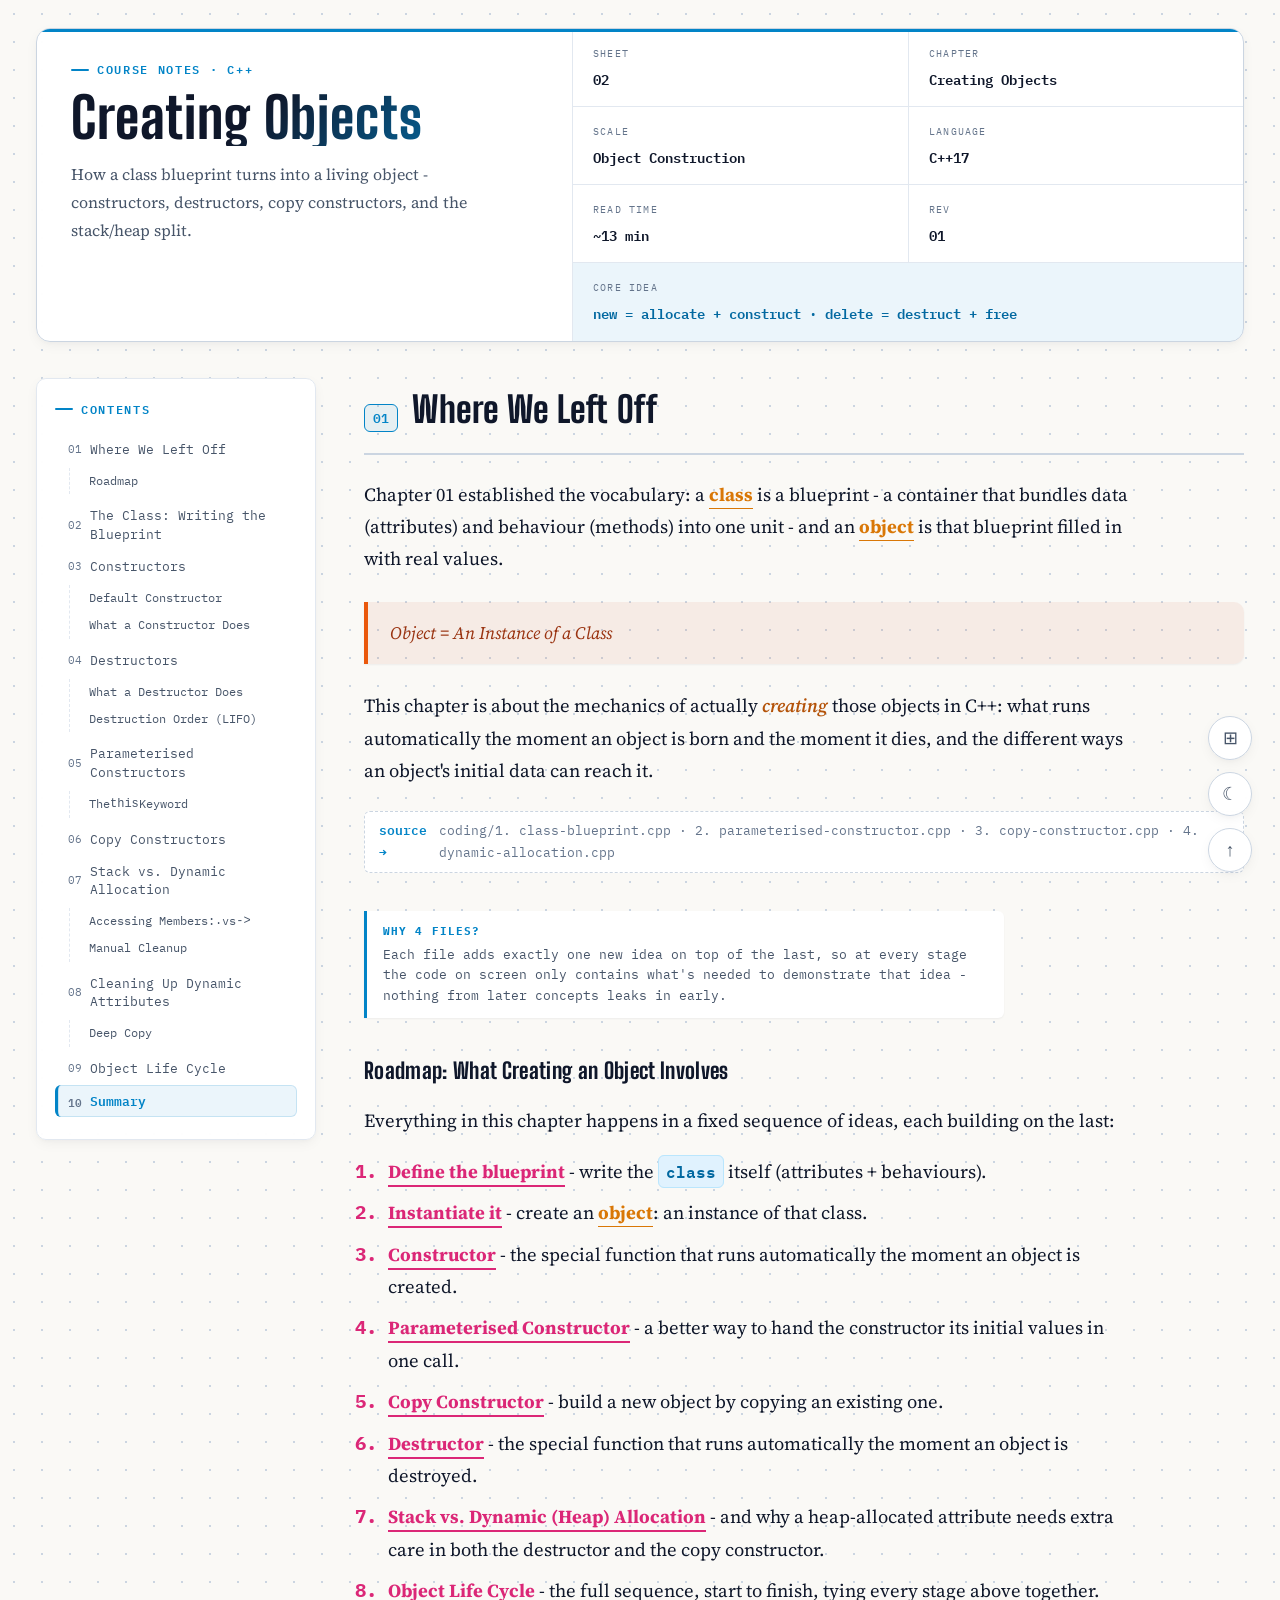
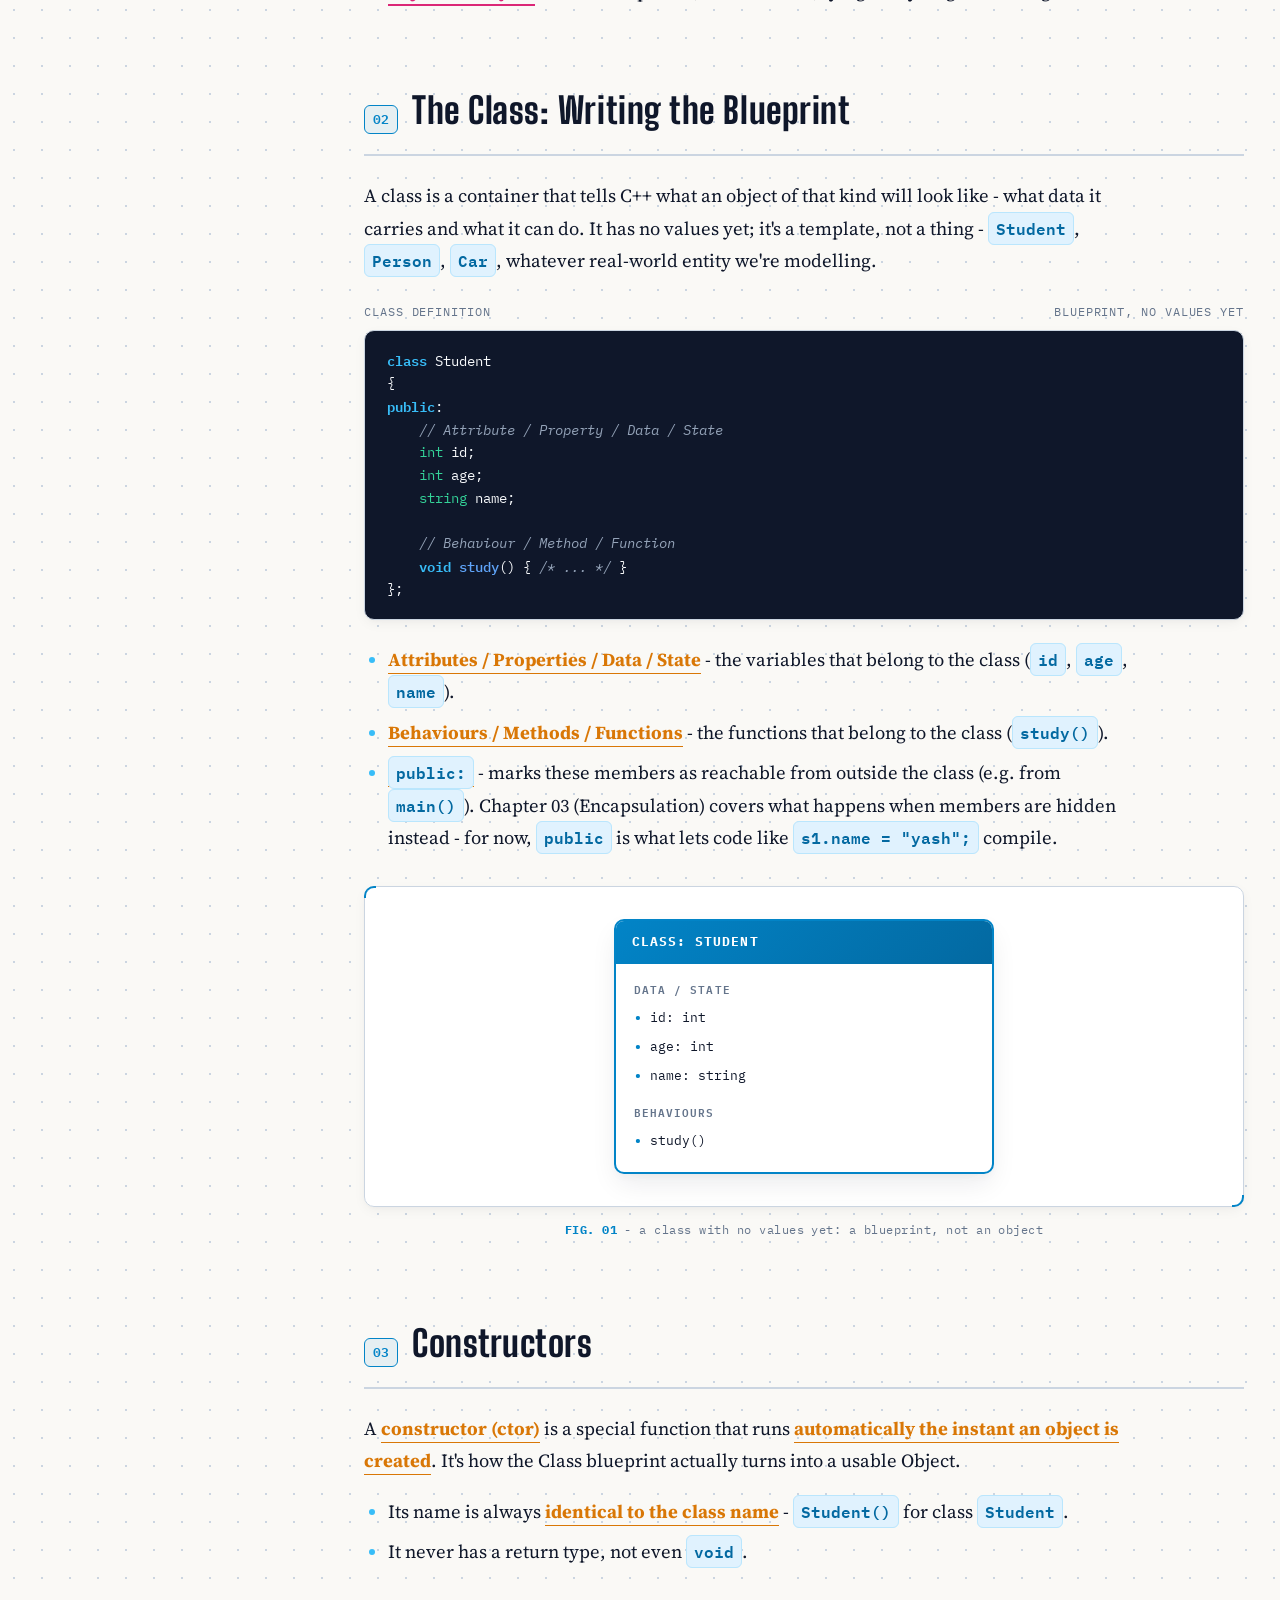
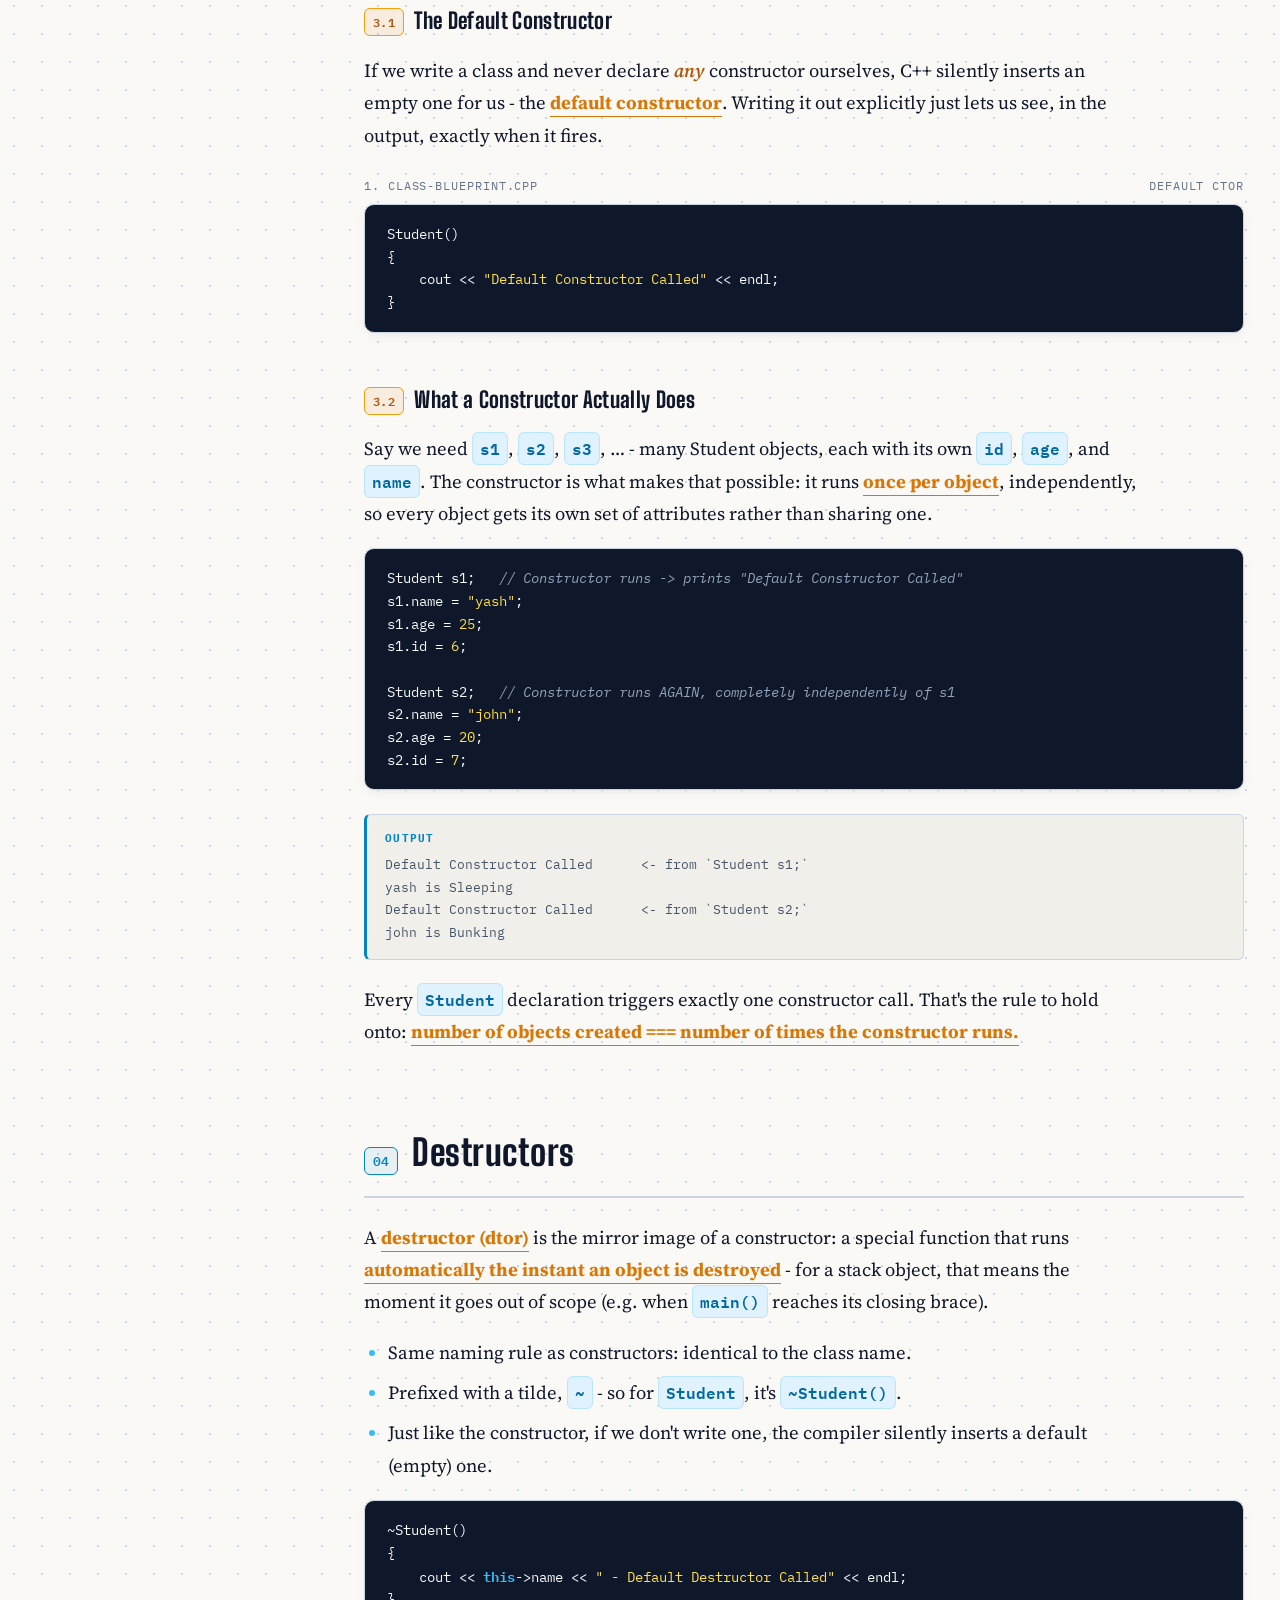
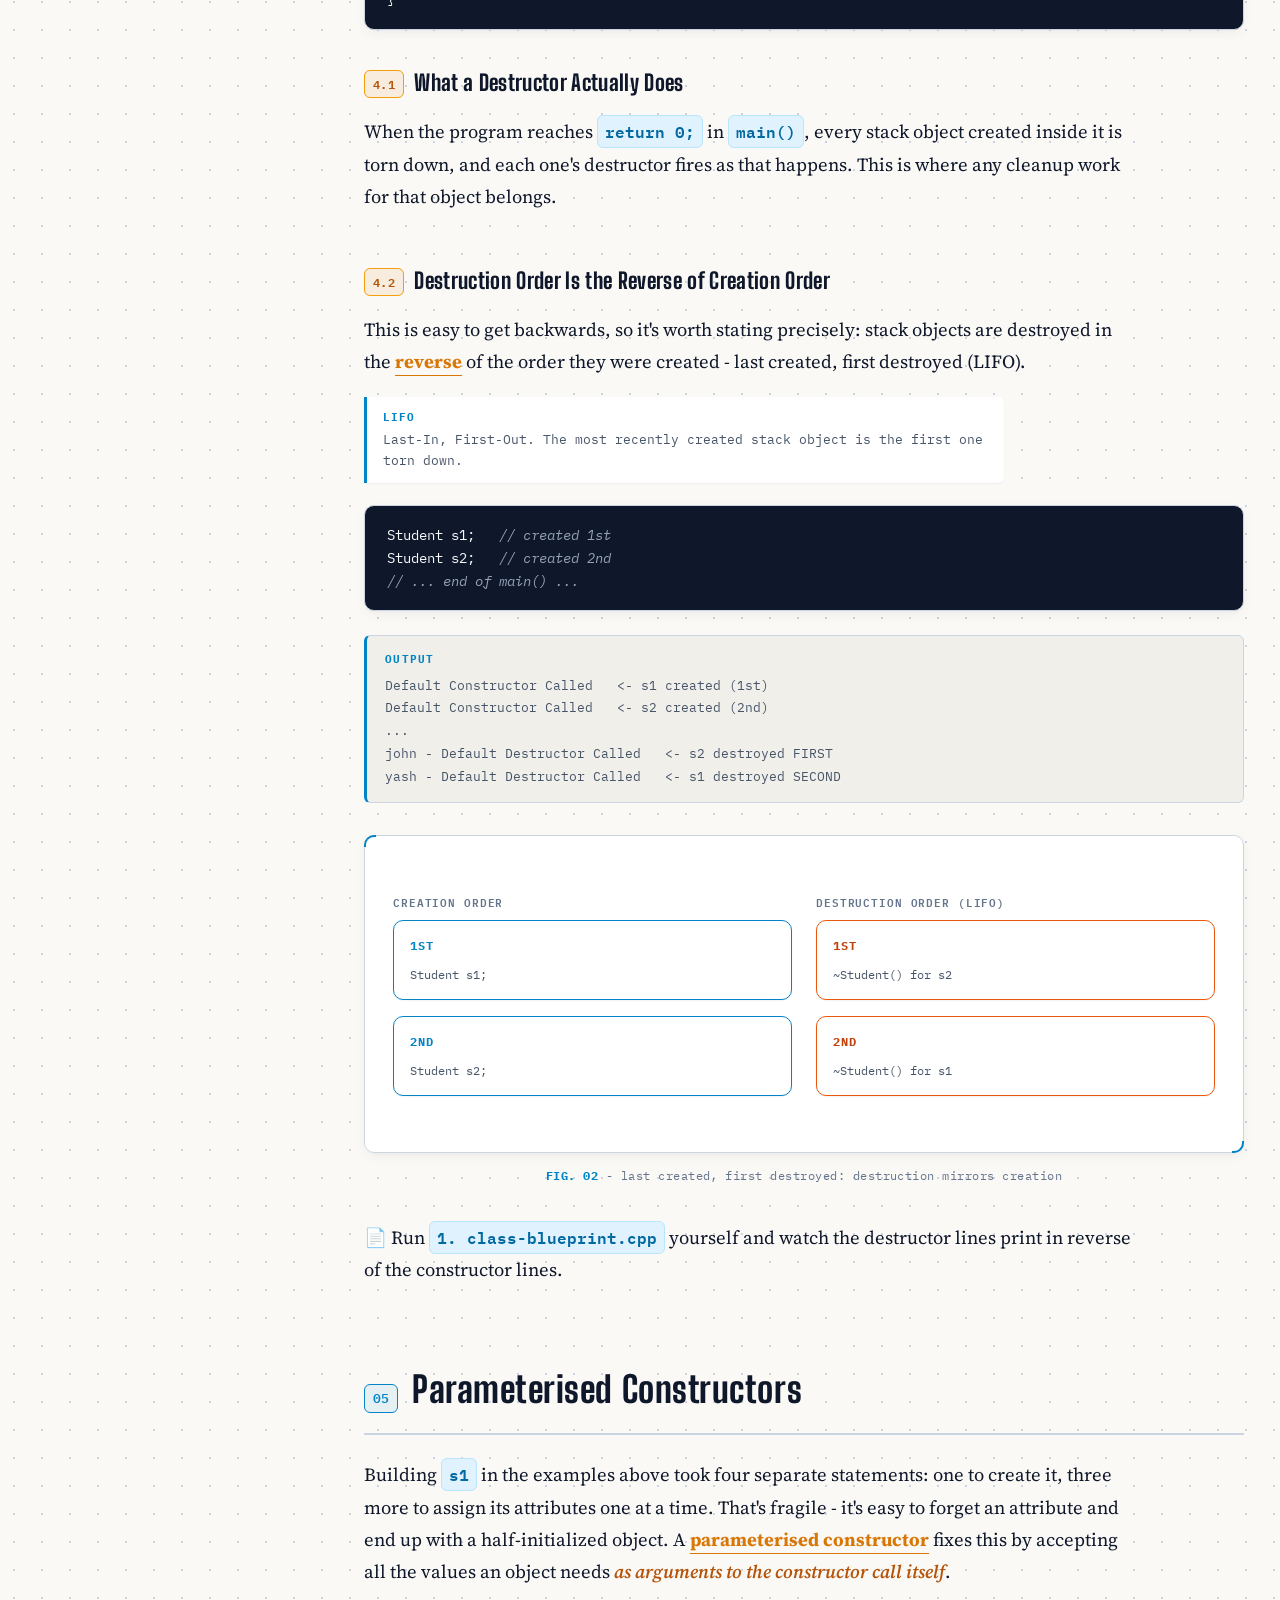
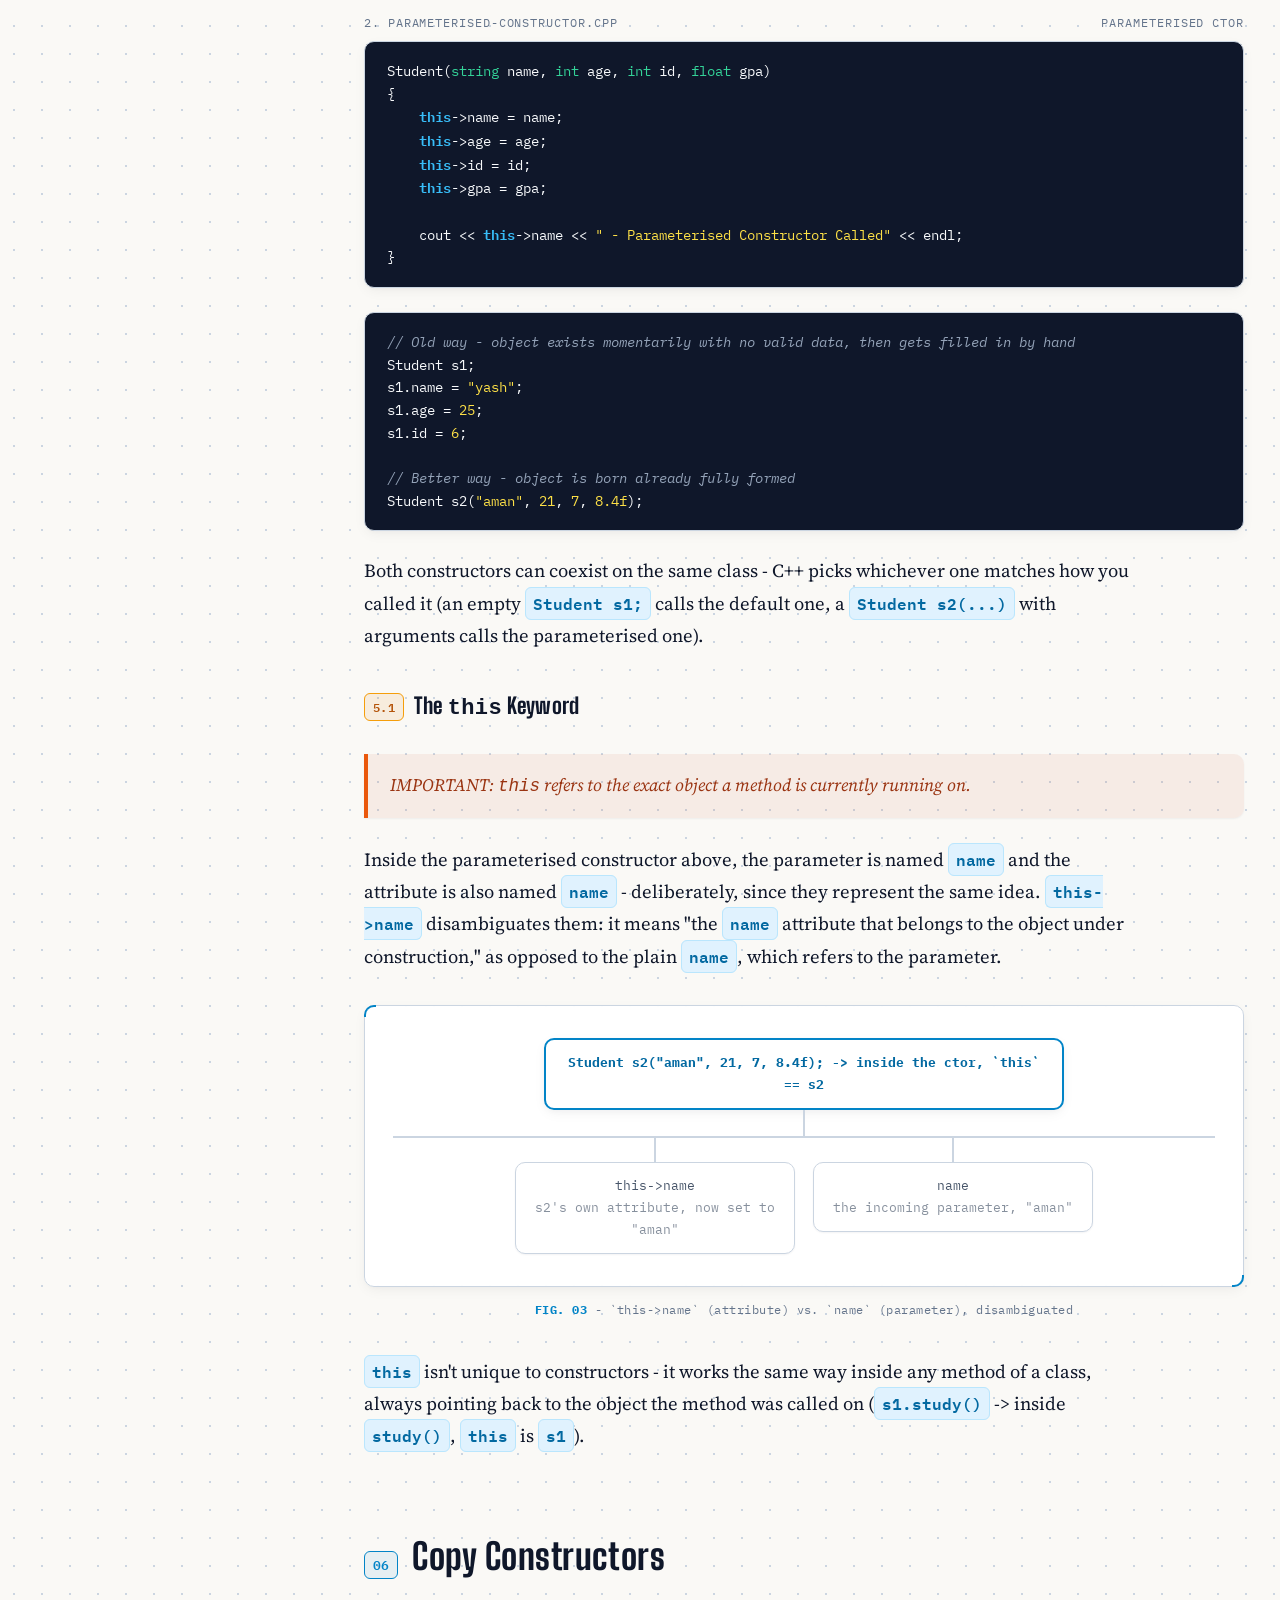
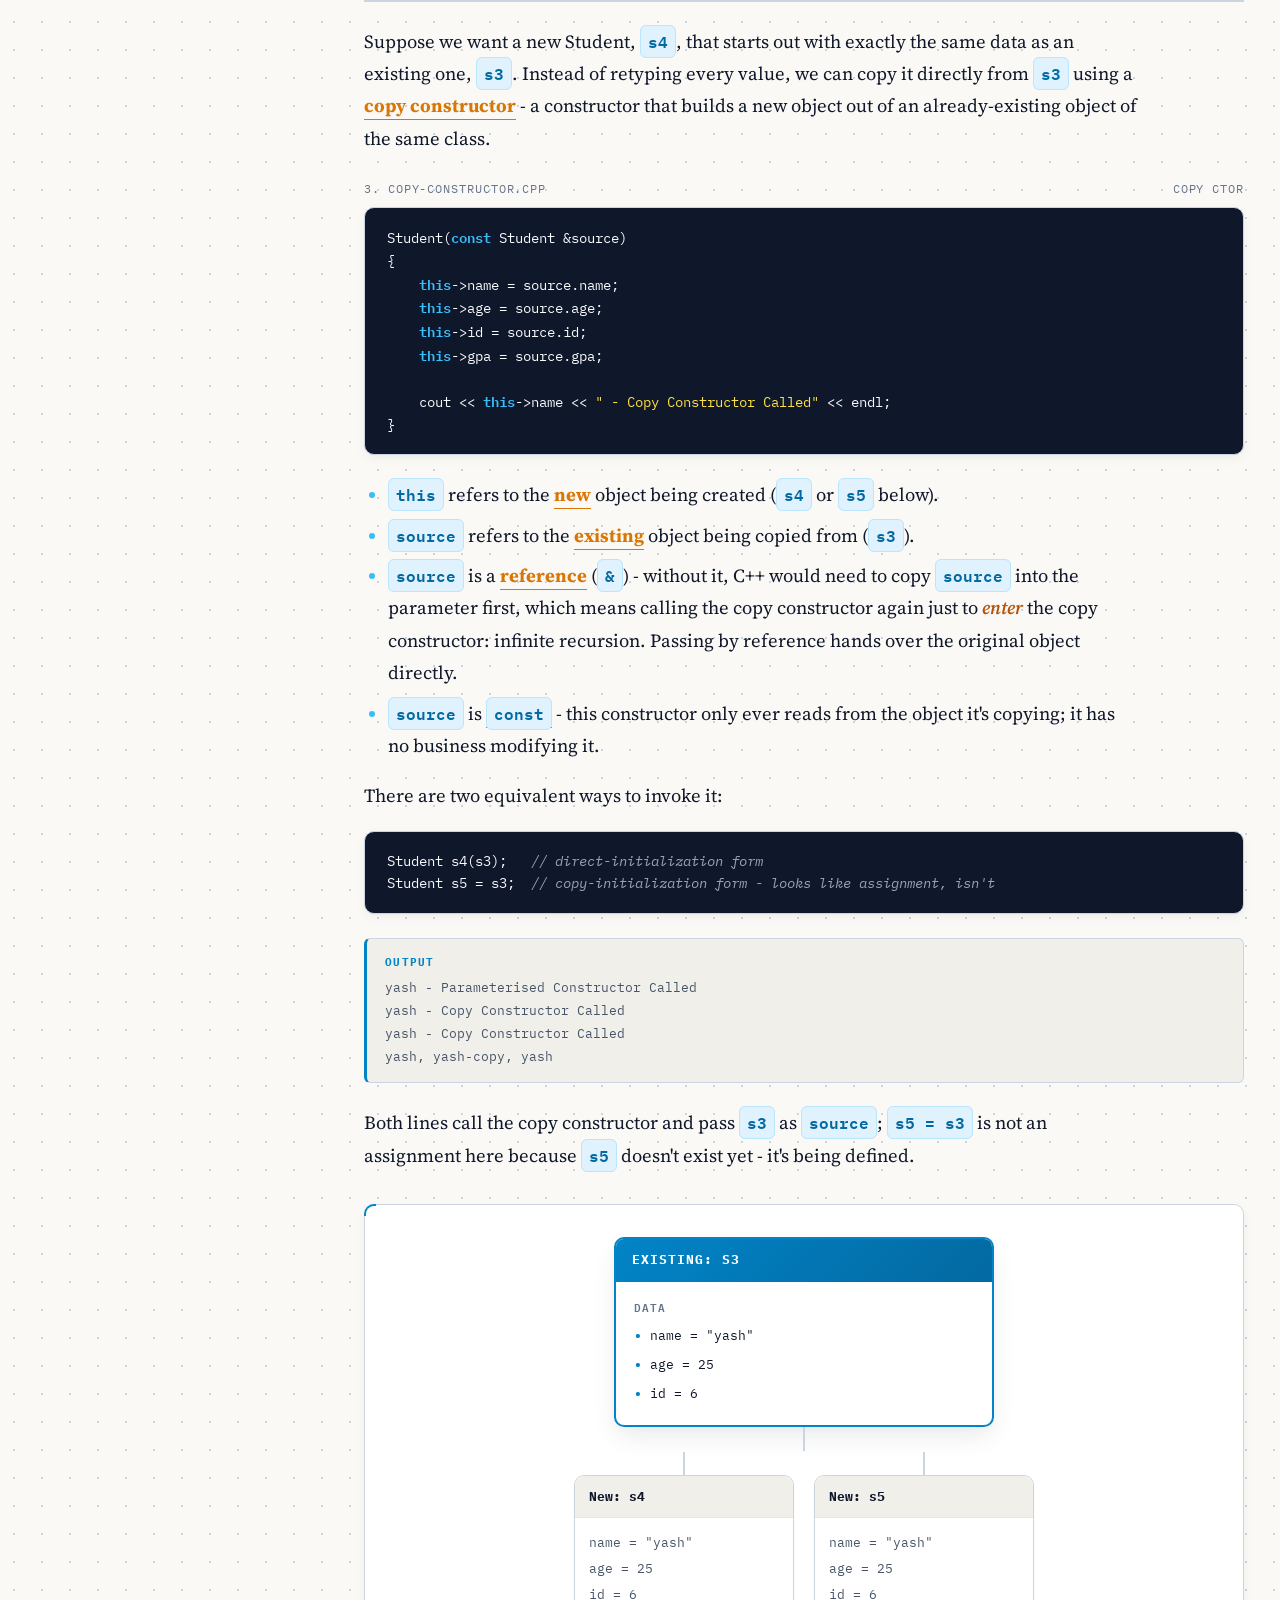
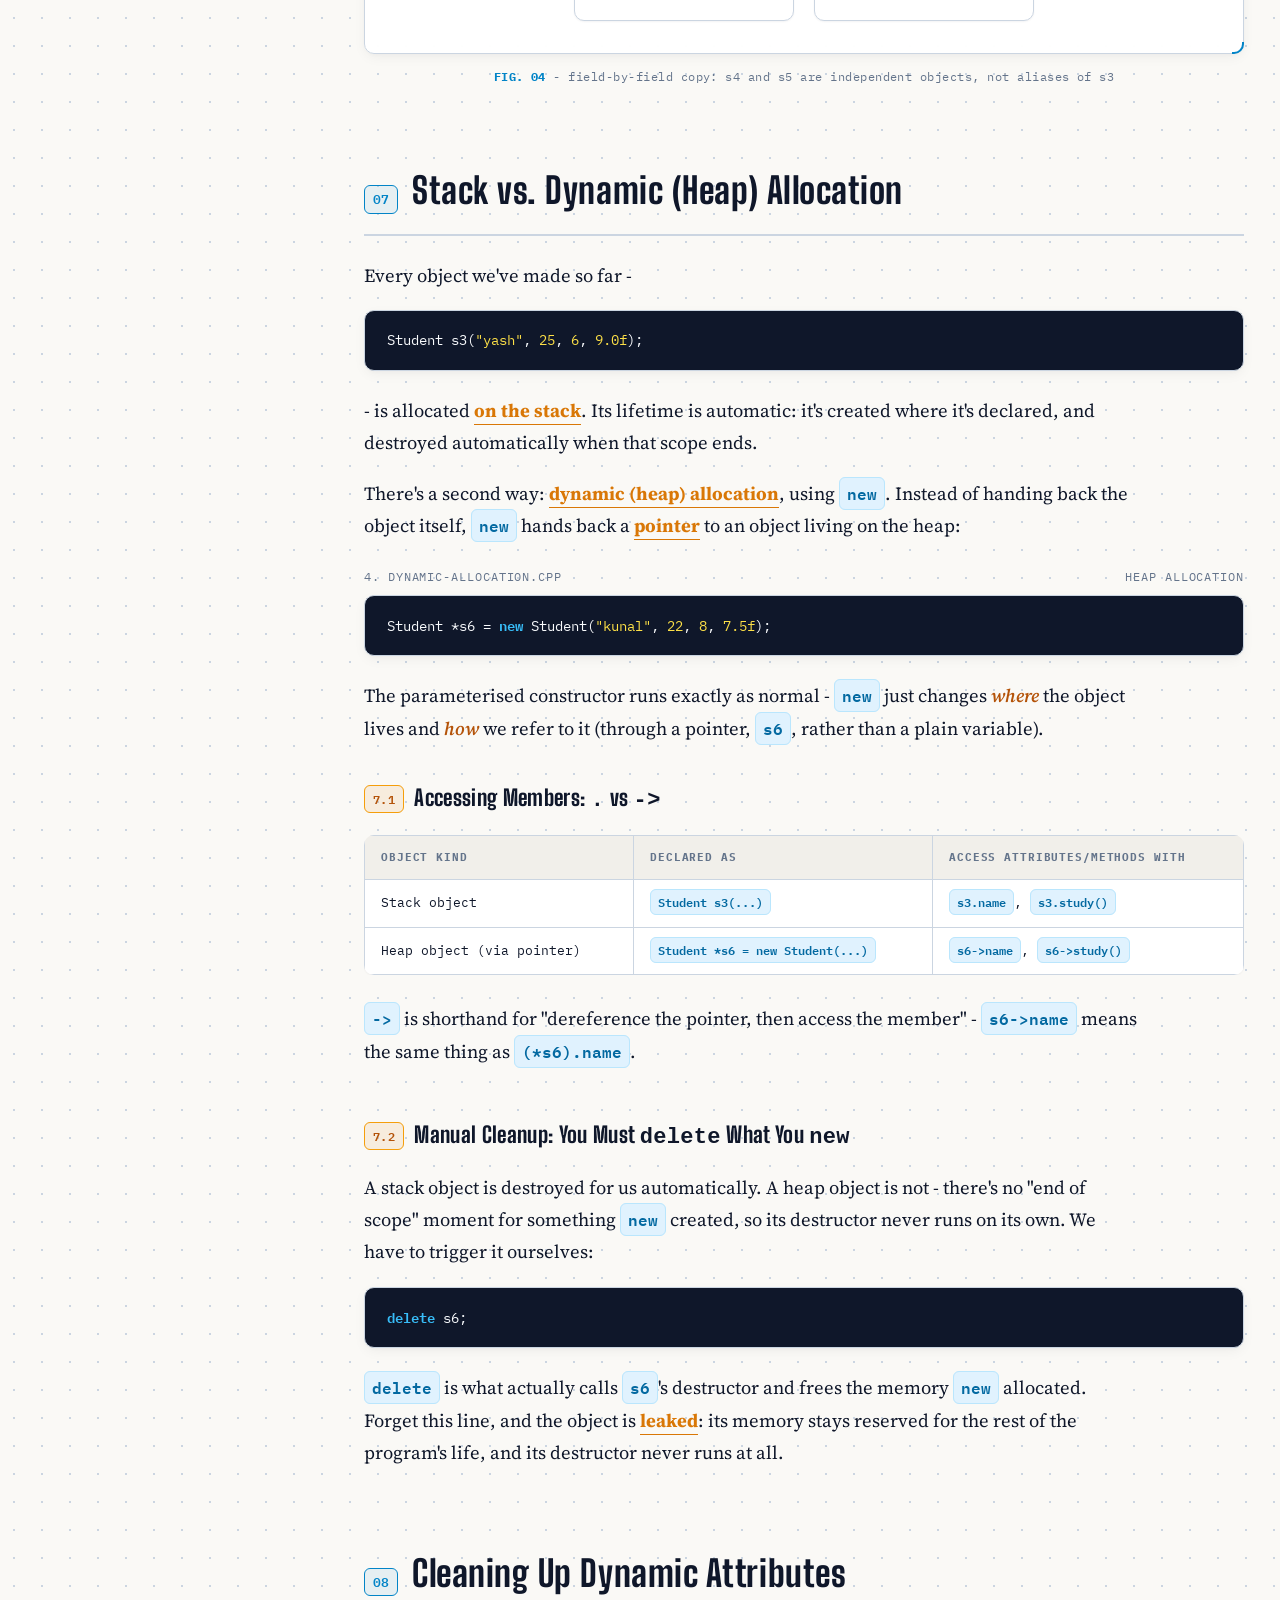
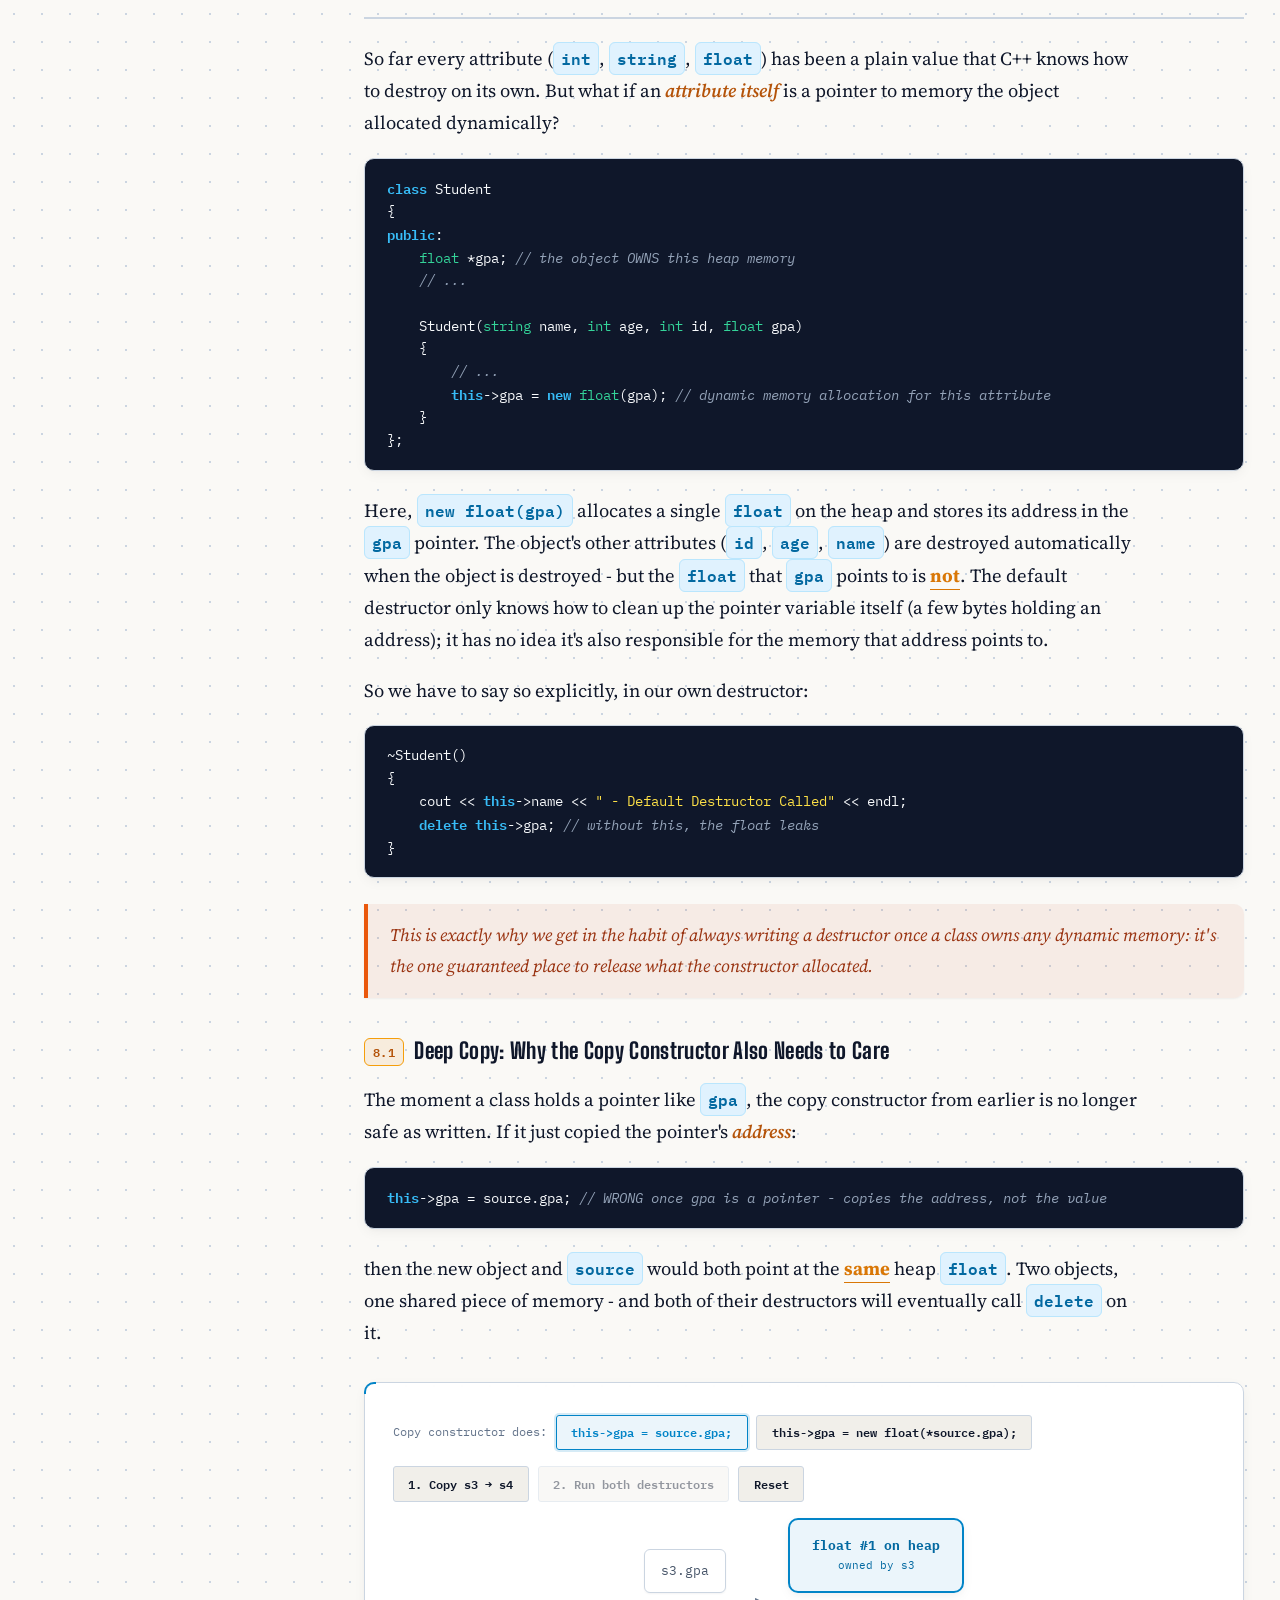
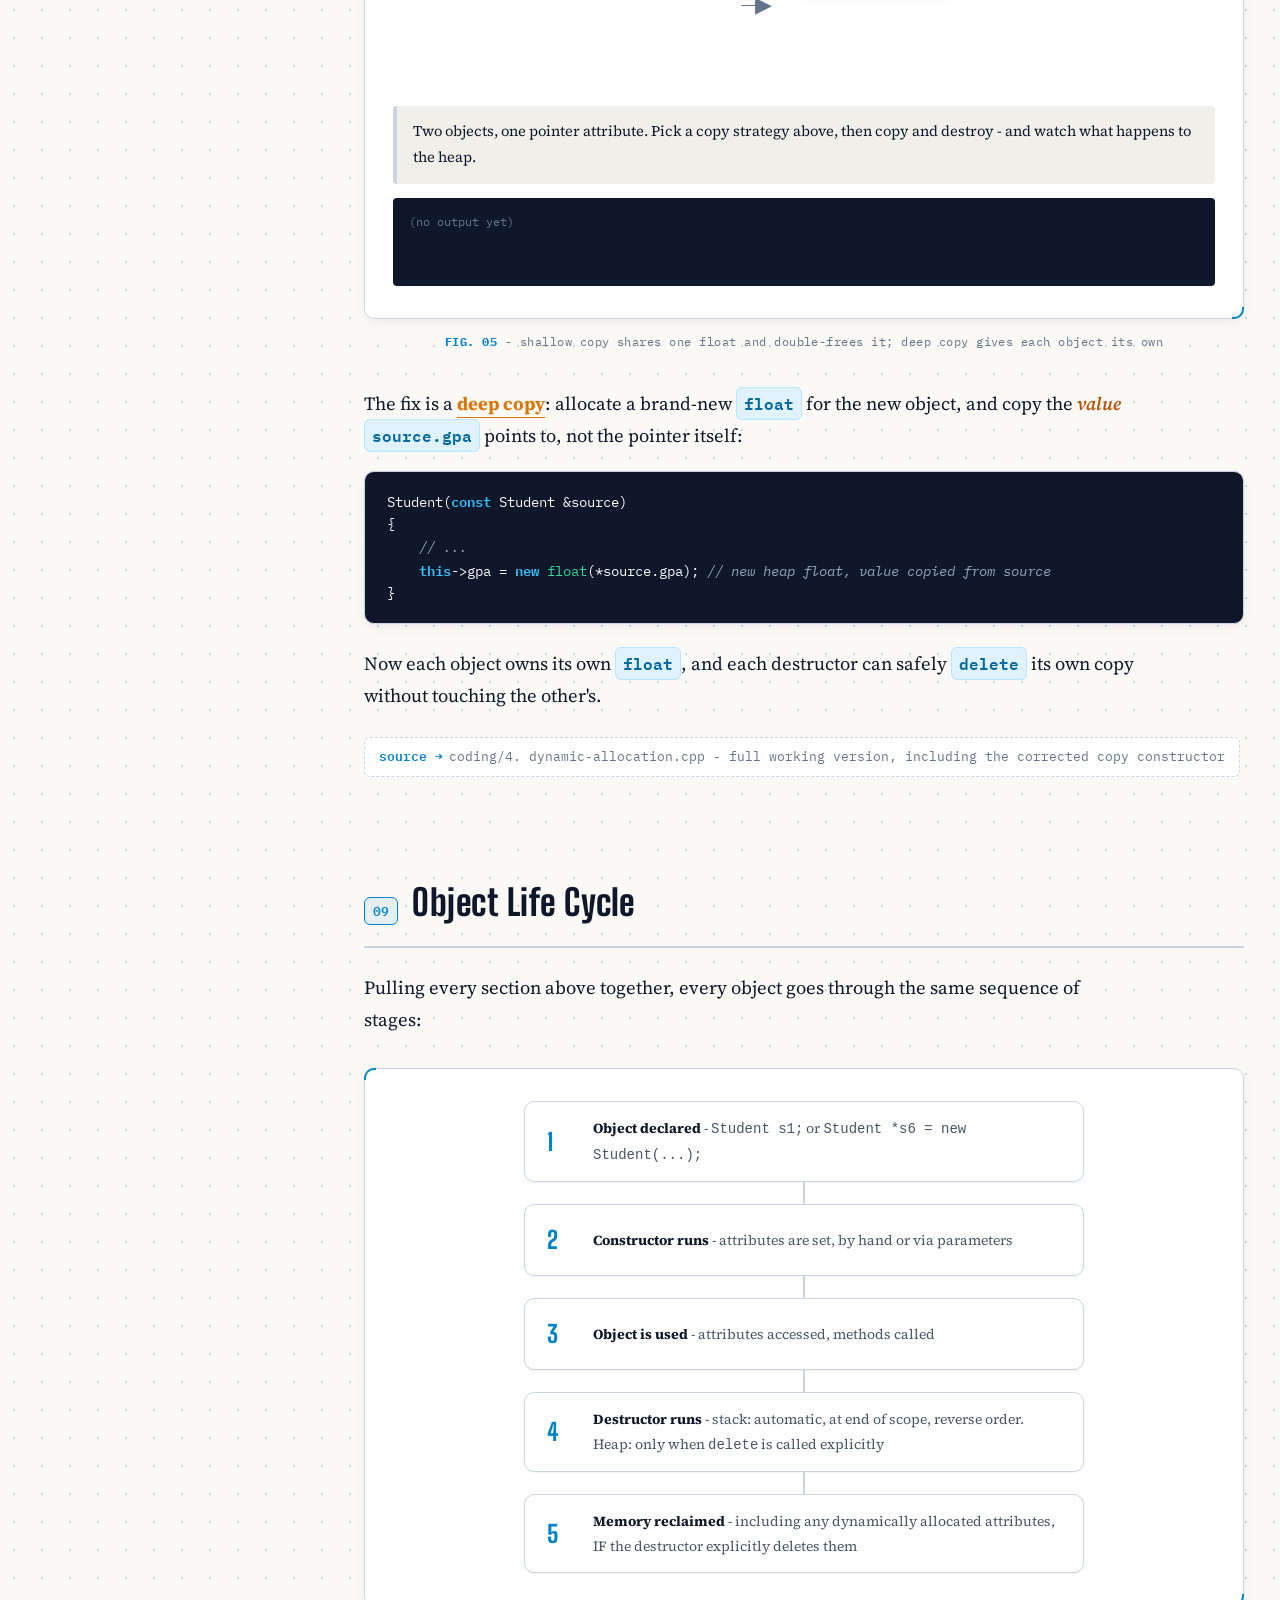
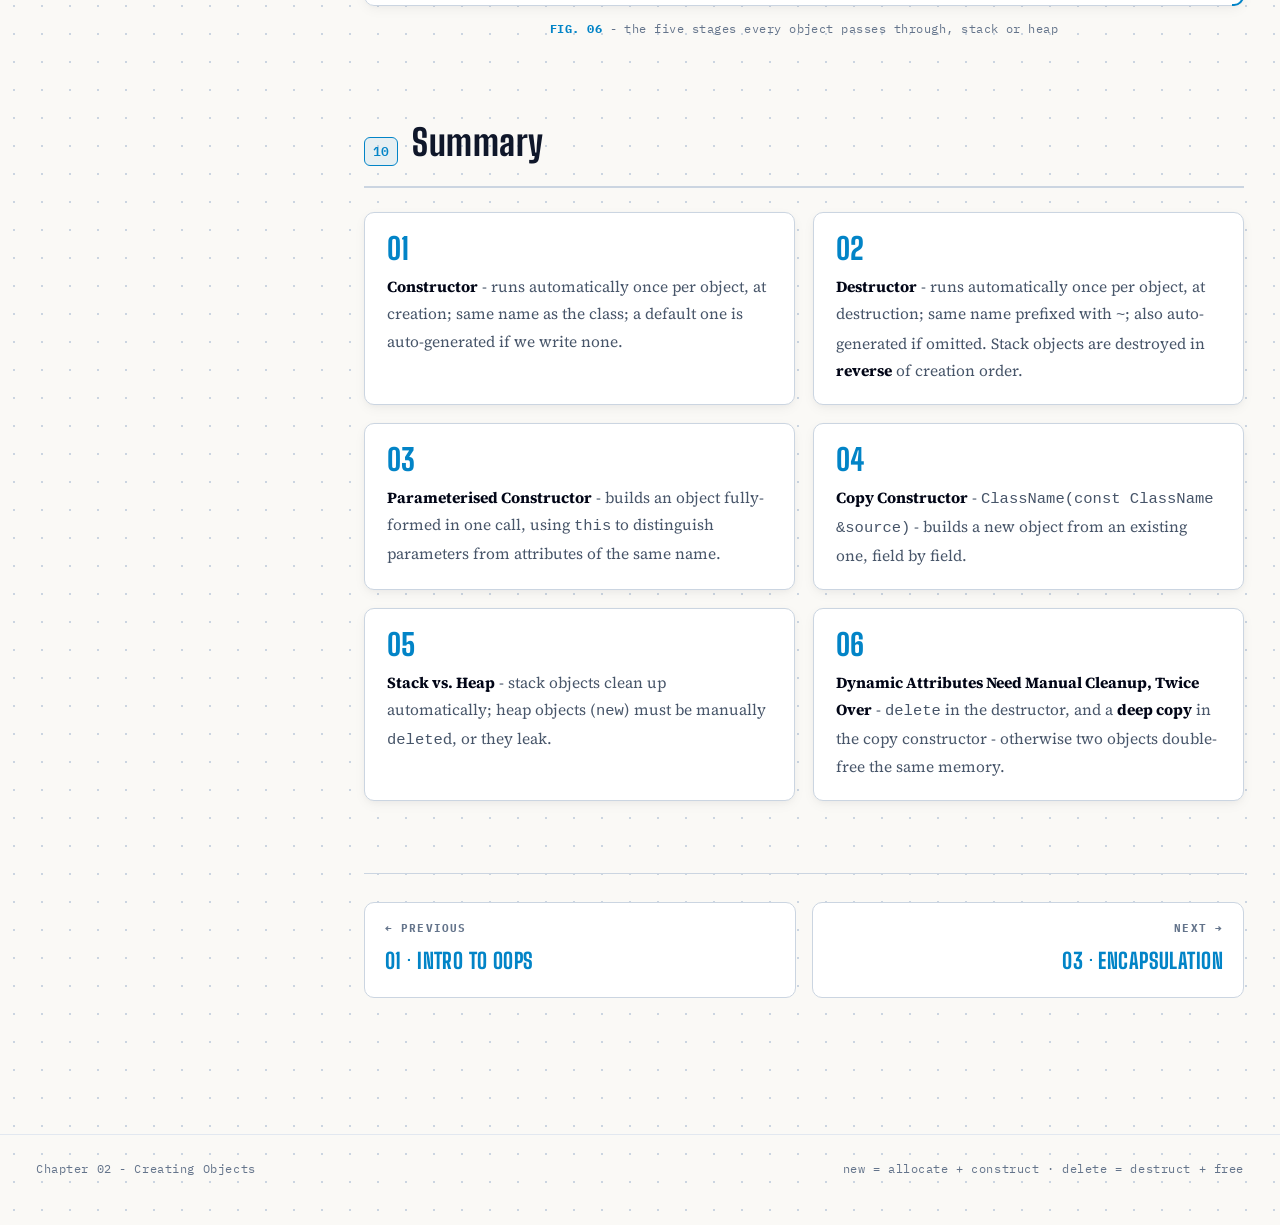
==== commit 6a9daaa2: "feat: restructured notes" ====
--- a/Chapter 02 - Creating Objects/notes/visual notes/index.html
+++ b/Chapter 02 - Creating Objects/notes/visual notes/index.html
@@ -445,35 +445,42 @@
         <pre class="code"><code><span class="kw">this</span>-&gt;gpa = source.gpa; <span class="cm">// WRONG once gpa is a pointer - copies the address, not the value</span></code></pre>
         <div class="prose"><p>then the new object and <code>source</code> would both point at the <strong>same</strong> heap <code>float</code>. Two objects, one shared piece of memory - and both of their destructors will eventually call <code>delete</code> on it.</p></div>
 
-        <figure class="figure">
+        <figure class="figure" id="copy-sim">
           <div class="figure-inner">
             <span class="tick tl"></span><span class="tick br"></span>
-            <div class="ptr-diagram">
+
+            <div class="sim-controls">
+              <span class="sim-note">Copy constructor does:</span>
+              <button type="button" class="sim-btn sel" data-mode="shallow">this-&gt;gpa = source.gpa;</button>
+              <button type="button" class="sim-btn" data-mode="deep">this-&gt;gpa = new float(*source.gpa);</button>
+            </div>
+            <div class="sim-controls">
+              <button type="button" class="sim-btn" id="sim-copy">1. Copy s3 &rarr; s4</button>
+              <button type="button" class="sim-btn" id="sim-destroy" disabled>2. Run both destructors</button>
+              <button type="button" class="sim-btn" id="sim-reset">Reset</button>
+            </div>
+
+            <div class="ptr-diagram sim-stage">
               <div class="ptr-scenario">
-                <div class="ptr-scenario-label warn">Shallow Copy - Shared Address, Shared Ownership</div>
                 <div class="ptr-row">
                   <div class="ptr-col">
                     <div class="ptr-box">s3.gpa</div>
-                    <div class="ptr-box">s4.gpa</div>
+                    <div class="ptr-box" id="sim-s4" style="visibility:hidden;">s4.gpa</div>
                   </div>
-                  <div class="ptr-arrow warn">──▶</div>
-                  <div class="heap-box warn">float on heap<br><span style="font-weight:400;font-size:11px;">deleted TWICE - undefined behaviour</span></div>
+                  <div class="ptr-arrow" id="sim-arrow">&#9472;&#9654;</div>
+                  <div class="ptr-col">
+                    <div class="heap-box" id="sim-heap1">float #1 on heap<br><span style="font-weight:400;font-size:11px;" id="sim-heap1-sub">owned by s3</span></div>
+                    <div class="heap-box" id="sim-heap2" style="visibility:hidden;">float #2 on heap<br><span style="font-weight:400;font-size:11px;">owned by s4</span></div>
+                  </div>
                 </div>
               </div>
-              <div class="ptr-scenario">
-                <div class="ptr-scenario-label ok">Deep Copy - Independent Addresses, Independent Ownership</div>
-                <div class="ptr-row">
-                  <div class="ptr-box">s3.gpa</div>
-                  <div class="ptr-arrow">──▶</div>
-                  <div class="heap-box">float #1</div>
-                </div>
-                <div class="ptr-row">
-                  <div class="ptr-box">s4.gpa</div>
-                  <div class="ptr-arrow">──▶</div>
-                  <div class="heap-box">float #2</div>
-                </div>
-              </div>
-            </div>
+            </div>
+
+            <div class="sim-verdict" id="sim-verdict">
+              Two objects, one pointer attribute. Pick a copy strategy above, then copy and destroy - and watch what happens to the heap.
+            </div>
+
+            <div class="sim-log" id="sim-log"><span class="sl dim">(no output yet)</span></div>
           </div>
           <figcaption><span class="fig-no">FIG. 05</span> - shallow copy shares one float and double-frees it; deep copy gives each object its own</figcaption>
         </figure>
@@ -524,7 +531,18 @@
       </div>
     </section>
 
-  </main>
+  
+      <nav class="chapter-nav" aria-label="Chapter navigation">
+        <a class="nav-prev" href="../../../Chapter%2001%20-%20Intro%20to%20OOPS/notes/visual%20notes/index.html">
+          <span class="nav-dir">&larr; Previous</span>
+          <span class="nav-title">01 &middot; Intro to OOPS</span>
+        </a>
+        <a class="nav-next" href="../../../Chapter%2003%20-%20Encapsulation/notes/visual%20notes/index.html">
+          <span class="nav-dir">Next &rarr;</span>
+          <span class="nav-title">03 &middot; Encapsulation</span>
+        </a>
+      </nav>
+    </main>
 </div>
 
 <footer class="sheet">
--- a/Chapter 02 - Creating Objects/notes/visual notes/style.css
+++ b/Chapter 02 - Creating Objects/notes/visual notes/style.css
@@ -1029,3 +1029,113 @@
 .lifecycle .lc-step p { margin: 0; font-size: 14px; color: var(--ink-soft); }
 .lifecycle .lc-step strong { color: var(--ink); font-weight: 700; }
 .lifecycle .lc-stem { width: 2px; height: 22px; background: var(--line-strong); }
+
+/* ============ CHAPTER FOOTER NAVIGATION (shared across all chapters) ============ */
+.chapter-nav {
+  display: grid;
+  grid-template-columns: 1fr 1fr;
+  gap: 1rem;
+  margin: 3.5rem 0 1rem 0;
+  padding-top: 1.75rem;
+  border-top: 1px solid var(--line-strong);
+}
+
+.chapter-nav a {
+  display: block;
+  padding: 1rem 1.25rem;
+  border: 1px solid var(--line-strong);
+  border-radius: var(--radius);
+  background: var(--paper-raised);
+  text-decoration: none;
+  transition: border-color 0.2s ease, transform 0.2s ease, box-shadow 0.2s ease;
+}
+
+.chapter-nav a:hover {
+  border-color: var(--blue);
+  transform: translateY(-2px);
+  box-shadow: var(--shadow);
+}
+
+.chapter-nav a.nav-next {
+  grid-column: 2;
+  text-align: right;
+}
+
+.chapter-nav .nav-dir {
+  display: block;
+  font-family: 'IBM Plex Mono', monospace;
+  font-size: 0.7rem;
+  font-weight: 700;
+  letter-spacing: 0.1em;
+  text-transform: uppercase;
+  color: var(--ink-faint);
+  margin-bottom: 0.3rem;
+}
+
+.chapter-nav .nav-title {
+  display: block;
+  font-family: 'Big Shoulders Display', sans-serif;
+  font-size: 1.35rem;
+  font-weight: 800;
+  letter-spacing: 0.02em;
+  text-transform: uppercase;
+  color: var(--blue);
+}
+
+@media (max-width: 640px) {
+  .chapter-nav { grid-template-columns: 1fr; }
+  .chapter-nav a.nav-next { grid-column: 1; text-align: left; }
+}
+
+/* ---- Copy Simulator (shallow vs deep, Lane A) ---- */
+.sim-controls { display:flex; gap:.55rem; align-items:center; flex-wrap:wrap; margin:0 0 1rem 0; }
+
+.sim-btn {
+  font-family:'IBM Plex Mono',monospace; font-size:.76rem; font-weight:600;
+  padding:.42rem .9rem; border-radius:3px; cursor:pointer;
+  border:1px solid var(--line-strong); background:var(--paper-sunk); color:var(--ink);
+  transition:all .18s ease;
+}
+.sim-btn:hover { border-color:var(--blue); color:var(--blue); }
+.sim-btn.sel { border-color:var(--blue); background:var(--blue-tint); color:var(--blue); box-shadow:0 0 0 2px var(--blue-glow); }
+.sim-btn[disabled] { opacity:.45; cursor:not-allowed; }
+.sim-btn[disabled]:hover { border-color:var(--line-strong); color:var(--ink); }
+
+.sim-note {
+  font-family:'IBM Plex Mono',monospace; font-size:.72rem; color:var(--ink-faint);
+}
+
+.sim-stage .ptr-box, .sim-stage .heap-box, .sim-stage .ptr-arrow {
+  transition: all .3s ease;
+}
+
+.sim-stage .heap-box.freed {
+  opacity:.35; text-decoration:line-through; border-style:dashed;
+}
+.sim-stage .heap-box.double-freed {
+  border-color:#DC2626; color:#DC2626; background:rgba(220,38,38,.12);
+  animation: simShake .4s ease;
+}
+@keyframes simShake {
+  0%,100%{transform:translateX(0)} 25%{transform:translateX(-4px)} 75%{transform:translateX(4px)}
+}
+
+.sim-verdict {
+  margin-top:1rem; padding:.85rem 1rem; border-radius:4px;
+  border-left:4px solid var(--line-strong); background:var(--paper-sunk);
+  font-size:.92rem; color:var(--ink);
+}
+.sim-verdict.ok   { border-left-color:#059669; background:rgba(5,150,105,.10); }
+.sim-verdict.bad  { border-left-color:#DC2626; background:rgba(220,38,38,.10); }
+.sim-verdict strong { color:inherit; }
+
+.sim-log {
+  margin-top:.85rem; background:#0F172A; color:#F1F5F9;
+  border-radius:4px; padding:.8rem 1rem;
+  font-family:'IBM Plex Mono',monospace; font-size:.78rem; line-height:1.65;
+  min-height:5.5rem;
+}
+.sim-log .sl { display:block; }
+.sim-log .sl.warn { color:#FCA5A5; }
+.sim-log .sl.good { color:#6EE7B7; }
+.sim-log .sl.dim  { color:#64748B; }
